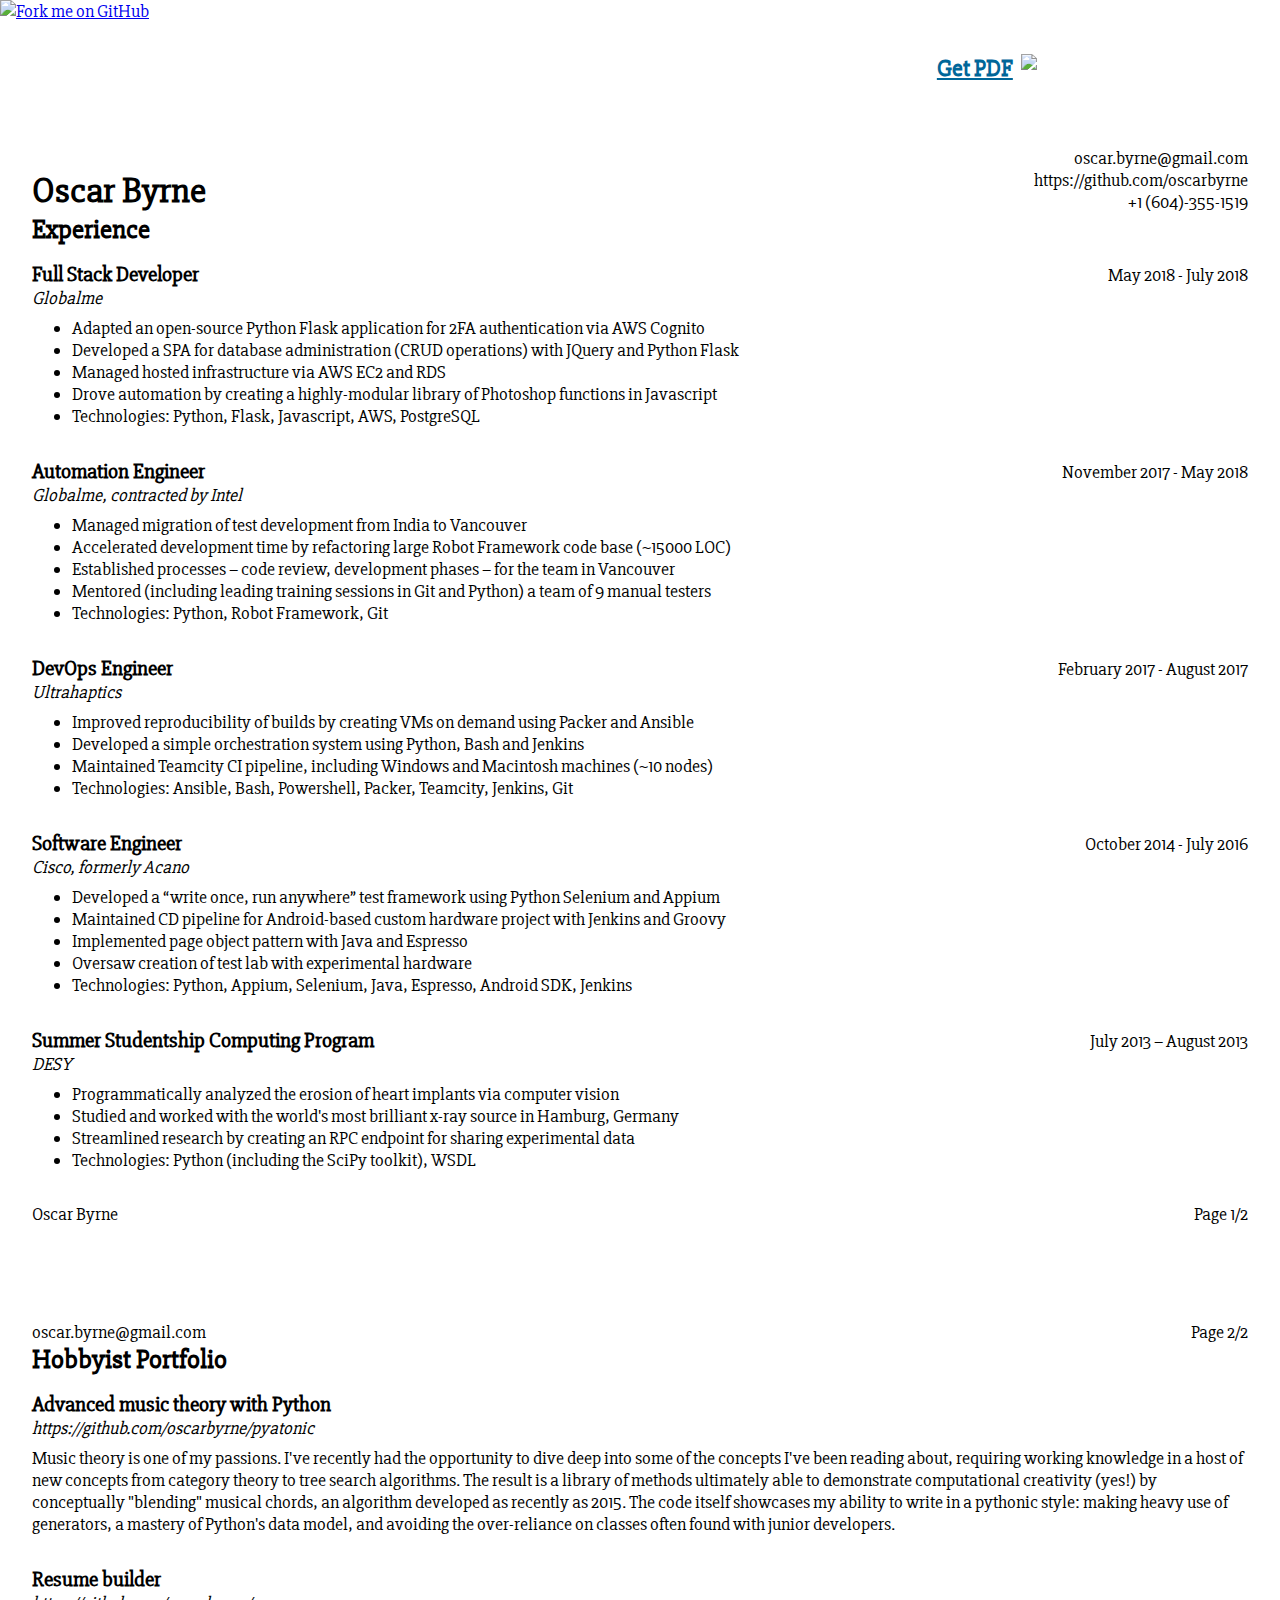
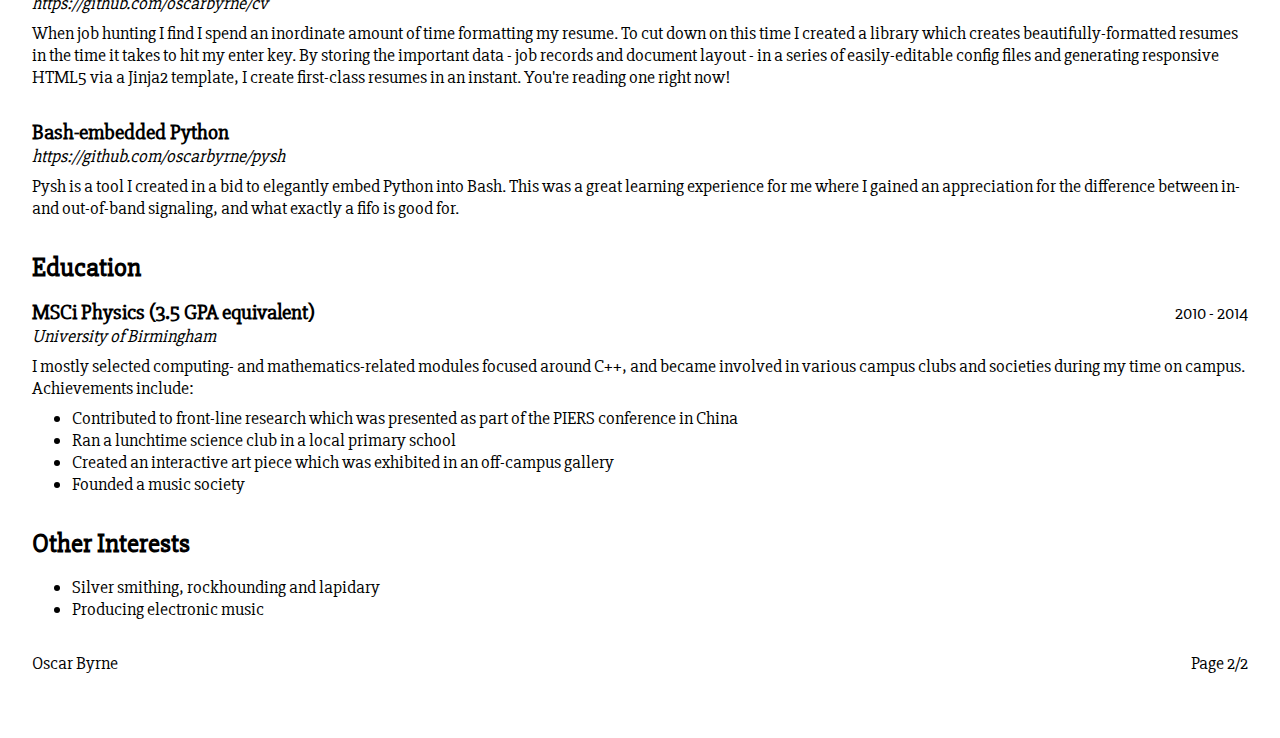
==== index.html @ 847f1515 "Make "Get PDF" just print page" ====
<!DOCTYPE html>
<html lang="en">
  <head>
    <meta charset="utf-8">
    <title>Oscar Byrne</title>
    <meta name="description" content="Oscar Byrne's Resume">
    <link rel="stylesheet" href="https://cdnjs.cloudflare.com/ajax/libs/normalize/8.0.0/normalize.css">
    <link rel="stylesheet" href="https://cdnjs.cloudflare.com/ajax/libs/paper-css/0.3.0/paper.css">
    <style>
      @page {
        size: A4;
      }
      * {
        margin: 0;
      }
      @media screen {
        .sheet {
          margin: 0 auto;
          margin-bottom: 2rem;
        }
        .download-banner {
          width: 210mm;
          margin: 0 auto;
          font-size: 1.5rem;
          font-weight: bold;
          padding: 2rem 0;
          display: flex;
          justify-content: flex-end;
          color: #069;
          text-decoration: underline;
          cursor: pointer;
        }
        .download-banner img {
          height: 1em;
          margin-left: 0.5rem;
        }
      }
      @media print {
        .download-banner {
          display: none;
        }
      }
      body {
        font-size: 18px;
      }
      .sheet {
        padding: 2rem;
      }
      .sheet,
      .sheet > header,
      .sheet > footer,
      .sheet > main,
      .record > header {
        display: flex;
        justify-content: space-between;
      }
      .sheet > header,
      .sheet > footer,
      .record > header {
        flex-direction: row;
      }
      .sheet,
      .sheet > main {
        flex-direction: column;
      }
      .sheet > header {
        align-items: flex-end;
      }
      .record > header {
        align-items: baseline;
      }
      contact > ul {
        list-style-type: none;
        text-align: right;
      }
      h2 {
        margin-bottom: 1rem;
      }
      .record > header {
        margin-bottom: 0.5rem;
      }
      .record__text {
        margin-bottom: 0.5rem;
      }
      .record {
        margin-bottom: 2rem;
      }

    </style>
    <link rel="stylesheet" href="fonts.css">
  </head>
  <body class="A4">
    <a href="https://github.com/oscarbyrne/cv">
        <img decoding="async" loading="lazy" width="149" height="149" src="https://github.blog/wp-content/uploads/2008/12/forkme_left_green_007200.png?resize=149%2C149" class="attachment-full size-full" alt="Fork me on GitHub" data-recalc-dims="1">
    </a>
    <div class="download-banner" onclick="window.print()">
        <div>Get PDF</div>
        <img src="https://raw.githubusercontent.com/oscarbyrne/cv/540da8beb4e10be8d6d0518a04e2b7135b1df096/pdf.svg">
    </div>
    <div class="sheet">
      <header>
        <h1>Oscar Byrne</h1>
        <contact>
          <ul>
            <li>oscar.byrne@gmail.com</li>
            <li>https://github.com/oscarbyrne</li>
            <li>+1 (604)-355-1519</li>
          </ul>
        </contact>
      </header>
      <article class="section">
        <h2>Experience</h2>
        <section class="record">
          <header>
            <div>
              <h3>Full Stack Developer</h3>
              <i>Globalme</i>
            </div>
            <time>May 2018 - July 2018</time>
          </header>
          <main>
            <ul class="record__bullets">
              <li>Adapted an open-source Python Flask application for 2FA authentication via AWS Cognito</li>
              <li>Developed a SPA for database administration (CRUD operations) with JQuery and Python Flask</li>
              <li>Managed hosted infrastructure via AWS EC2 and RDS</li>
              <li>Drove automation by creating a highly-modular library of Photoshop functions in Javascript</li>
              <li>Technologies: Python, Flask, Javascript, AWS, PostgreSQL</li>
            </ul>
          </main>
        </section>
        <section class="record">
          <header>
            <div>
              <h3>Automation Engineer</h3>
              <i>Globalme, contracted by Intel</i>
            </div>
            <time>November 2017 - May 2018</time>
          </header>
          <main>
            <ul class="record__bullets">
              <li>Managed migration of test development from India to Vancouver</li>
              <li>Accelerated development time by refactoring large Robot Framework code base (~15000 LOC)</li>
              <li>Established processes – code review, development phases – for the team in Vancouver</li>
              <li>Mentored (including leading training sessions in Git and Python) a team of 9 manual testers</li>
              <li>Technologies: Python, Robot Framework, Git</li>
            </ul>
          </main>
        </section>
        <section class="record">
          <header>
            <div>
              <h3>DevOps Engineer</h3>
              <i>Ultrahaptics</i>
            </div>
            <time>February 2017 - August 2017</time>
          </header>
          <main>
            <ul class="record__bullets">
              <li>Improved reproducibility of builds by creating VMs on demand using Packer and Ansible</li>
              <li>Developed a simple orchestration system using Python, Bash and Jenkins</li>
              <li>Maintained Teamcity CI pipeline, including Windows and Macintosh machines (~10 nodes)</li>
              <li>Technologies: Ansible, Bash, Powershell, Packer, Teamcity, Jenkins, Git</li>
            </ul>
          </main>
        </section>
        <section class="record">
          <header>
            <div>
              <h3>Software Engineer</h3>
              <i>Cisco, formerly Acano</i>
            </div>
            <time>October 2014 - July 2016</time>
          </header>
          <main>
            <ul class="record__bullets">
              <li>Developed a “write once, run anywhere” test framework using Python Selenium and Appium</li>
              <li>Maintained CD pipeline for Android-based custom hardware project with Jenkins and Groovy</li>
              <li>Implemented page object pattern with Java and Espresso</li>
              <li>Oversaw creation of test lab with experimental hardware</li>
              <li>Technologies: Python, Appium, Selenium, Java, Espresso, Android SDK, Jenkins</li>
            </ul>
          </main>
        </section>
        <section class="record">
          <header>
            <div>
              <h3>Summer Studentship Computing Program</h3>
              <i>DESY</i>
            </div>
            <time>July 2013 – August 2013</time>
          </header>
          <main>
            <ul class="record__bullets">
              <li>Programmatically analyzed the erosion of heart implants via computer vision</li>
              <li>Studied and worked with the world's most brilliant x-ray source in Hamburg, Germany</li>
              <li>Streamlined research by creating an RPC endpoint for sharing experimental data</li>
              <li>Technologies: Python (including the SciPy toolkit), WSDL</li>
            </ul>
          </main>
        </section>
      </article>
      <footer>
        <div>Oscar Byrne</div>
        <div>Page 1/2</div>
      </footer>
    </div>
    <div class="sheet">
      <header>
        <div>oscar.byrne@gmail.com</div>
        <div>Page 2/2</div>
      </header>
      <article class="section">
        <h2>Hobbyist Portfolio</h2>
        <section class="record">
          <header>
            <div>
              <h3>Advanced music theory with Python</h3>
              <i>https://github.com/oscarbyrne/pyatonic</i>
            </div>
          </header>
          <main>
            <p class="record__text">Music theory is one of my passions. I've recently had the opportunity to dive deep into some of the concepts I've been reading about, requiring working knowledge in a host of new concepts from category theory to tree search algorithms. The result is a library of methods ultimately able to demonstrate computational creativity (yes!) by conceptually "blending" musical chords, an algorithm developed as recently as 2015. The code itself showcases my ability to write in a pythonic style: making heavy use of generators, a mastery of Python's data model, and avoiding the over-reliance on classes often found with junior developers.</p>
          </main>
        </section>
        <section class="record">
          <header>
            <div>
              <h3>Resume builder</h3>
              <i>https://github.com/oscarbyrne/cv</i>
            </div>
          </header>
          <main>
            <p class="record__text">When job hunting I find I spend an inordinate amount of time formatting my resume. To cut down on this time I created a library which creates beautifully-formatted resumes in the time it takes to hit my enter key. By storing the important data - job records and document layout - in a series of easily-editable config files and generating responsive HTML5 via a Jinja2 template, I create first-class resumes in an instant. You're reading one right now!</p>
          </main>
        </section>
        <section class="record">
          <header>
            <div>
              <h3>Bash-embedded Python</h3>
              <i>https://github.com/oscarbyrne/pysh</i>
            </div>
          </header>
          <main>
            <p class="record__text">Pysh is a tool I created in a bid to elegantly embed Python into Bash. This was a great learning experience for me where I gained an appreciation for the difference between in- and out-of-band signaling, and what exactly a fifo is good for.</p>
          </main>
        </section>
      </article>
      <article class="section">
        <h2>Education</h2>
        <section class="record">
          <header>
            <div>
              <h3>MSCi Physics (3.5 GPA equivalent)</h3>
              <i>University of Birmingham</i>
            </div>
            <time>2010 - 2014</time>
          </header>
          <main>
            <p class="record__text">I mostly selected computing- and mathematics-related modules focused around C++, and became involved in various campus clubs and societies during my time on campus. Achievements include:</p>
            <ul class="record__bullets">
              <li>Contributed to front-line research which was presented as part of the PIERS conference in China</li>
              <li>Ran a lunchtime science club in a local primary school</li>
              <li>Created an interactive art piece which was exhibited in an off-campus gallery</li>
              <li>Founded a music society</li>
            </ul>
          </main>
        </section>
      </article>
      <article class="section">
        <h2>Other Interests</h2>
        <section class="record">
          <main>
            <ul class="record__bullets">
              <li>Silver smithing, rockhounding and lapidary</li>
              <li>Producing electronic music</li>
            </ul>
          </main>
        </section>
      </article>
      <footer>
        <div>Oscar Byrne</div>
        <div>Page 2/2</div>
      </footer>
    </div>
  </body>
</html>
---- fonts.css ----
@import url('https://fonts.googleapis.com/css?family=Slabo+27px');
body {
    font-family: 'Slabo 27px', serif;
}
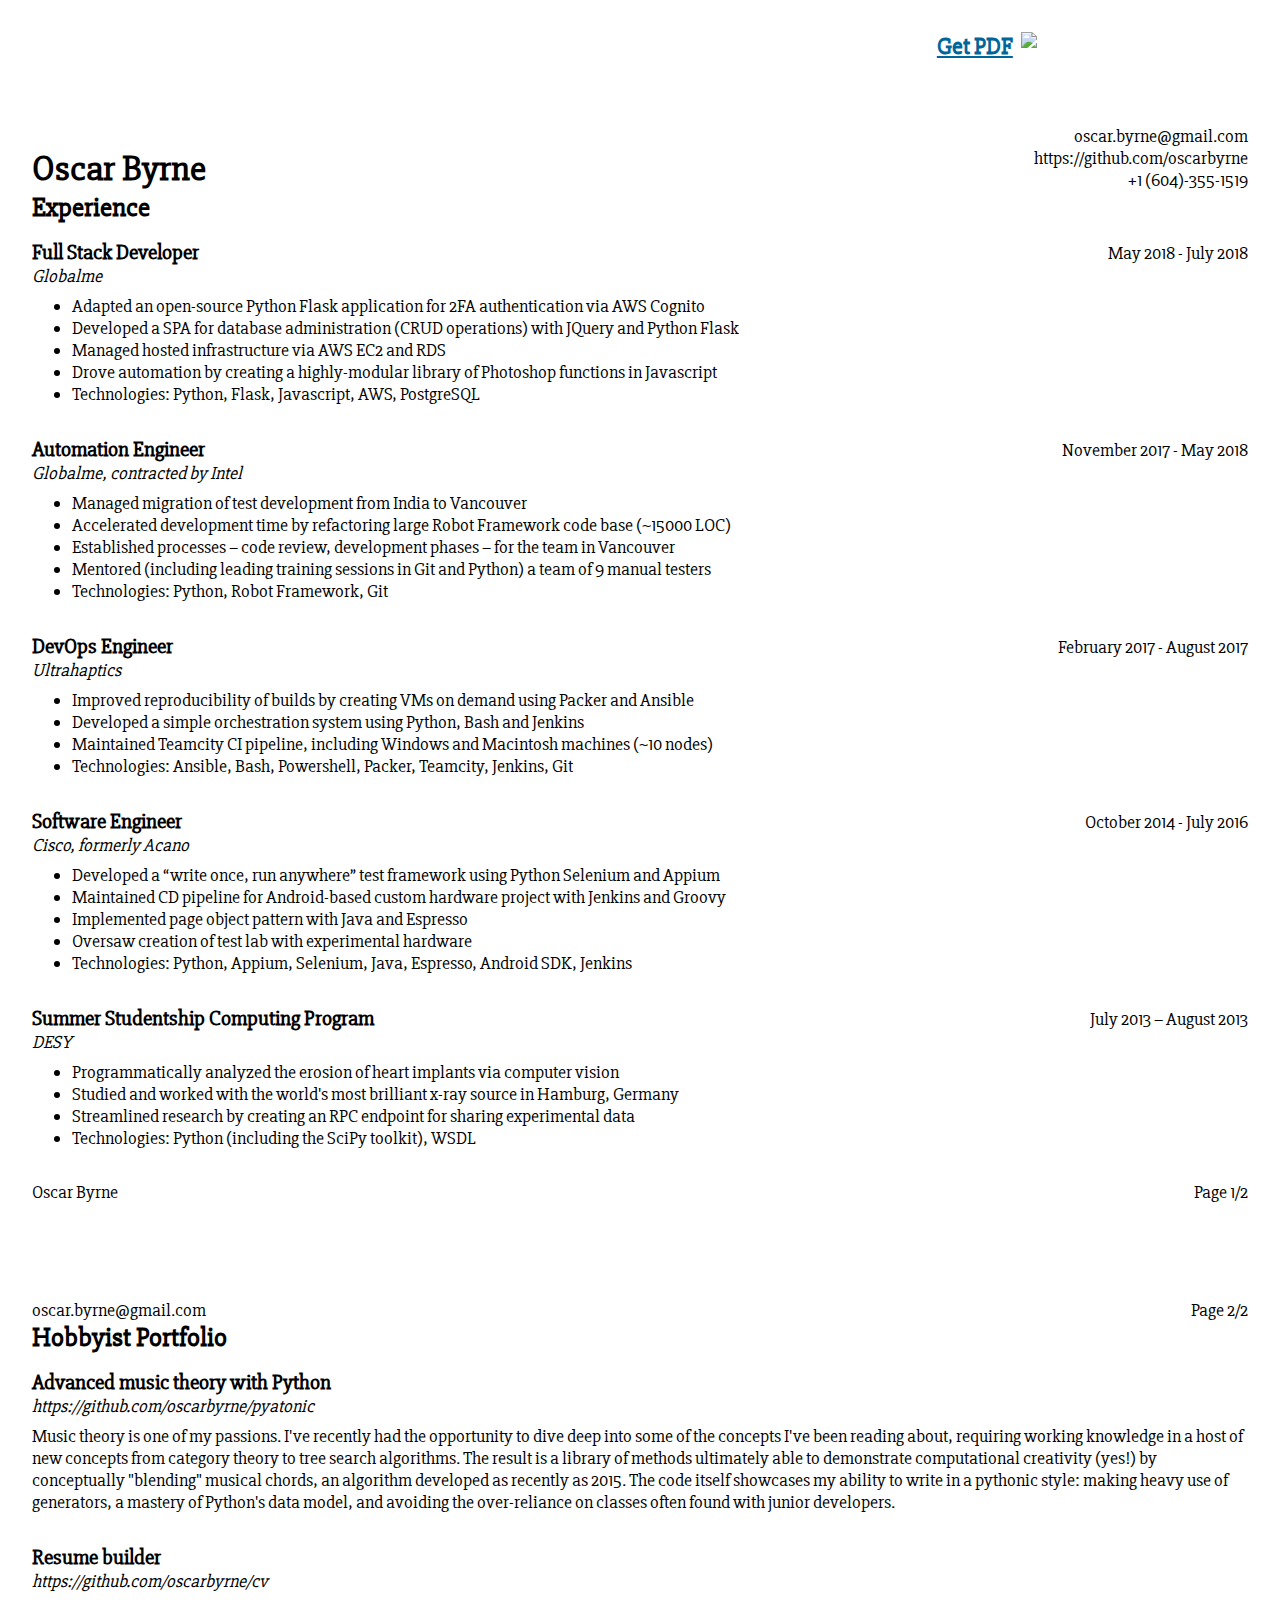
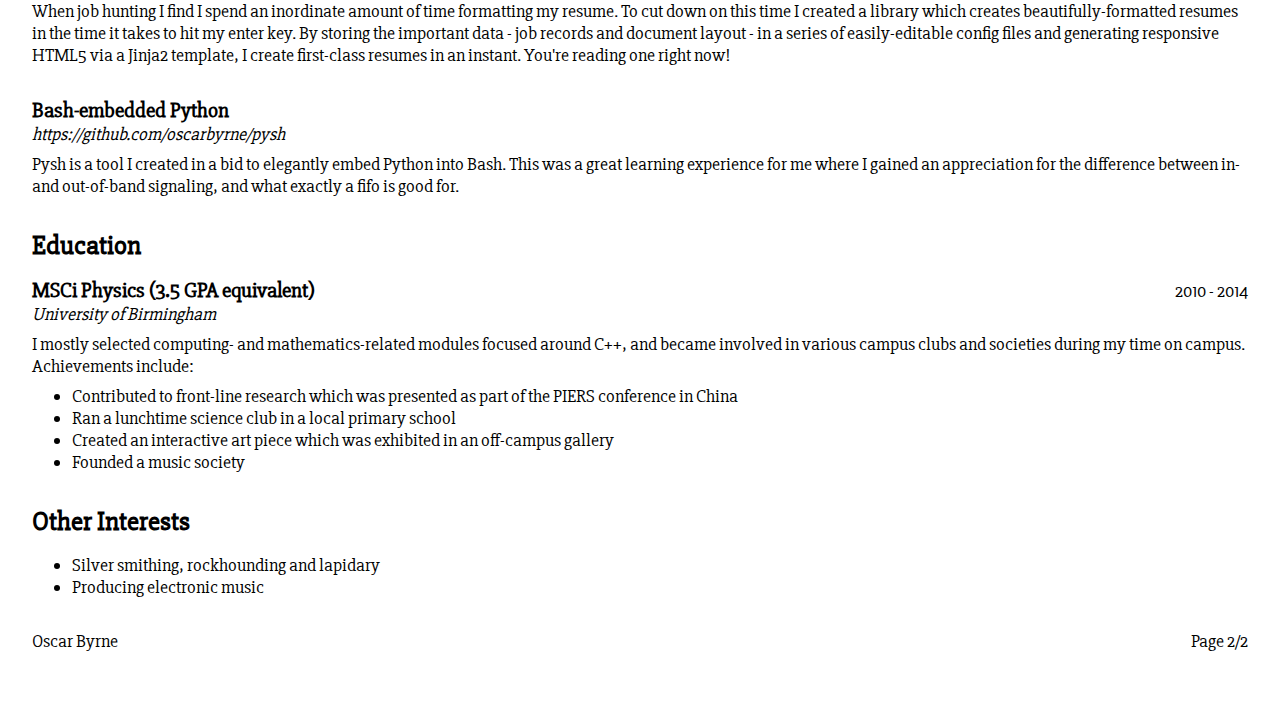
==== commit 32633495: "Remove "fork me" banner" ====
--- a/index.html
+++ b/index.html
@@ -90,9 +90,6 @@
     <link rel="stylesheet" href="fonts.css">
   </head>
   <body class="A4">
-    <a href="https://github.com/oscarbyrne/cv">
-        <img decoding="async" loading="lazy" width="149" height="149" src="https://github.blog/wp-content/uploads/2008/12/forkme_left_green_007200.png?resize=149%2C149" class="attachment-full size-full" alt="Fork me on GitHub" data-recalc-dims="1">
-    </a>
     <div class="download-banner" onclick="window.print()">
         <div>Get PDF</div>
         <img src="https://raw.githubusercontent.com/oscarbyrne/cv/540da8beb4e10be8d6d0518a04e2b7135b1df096/pdf.svg">
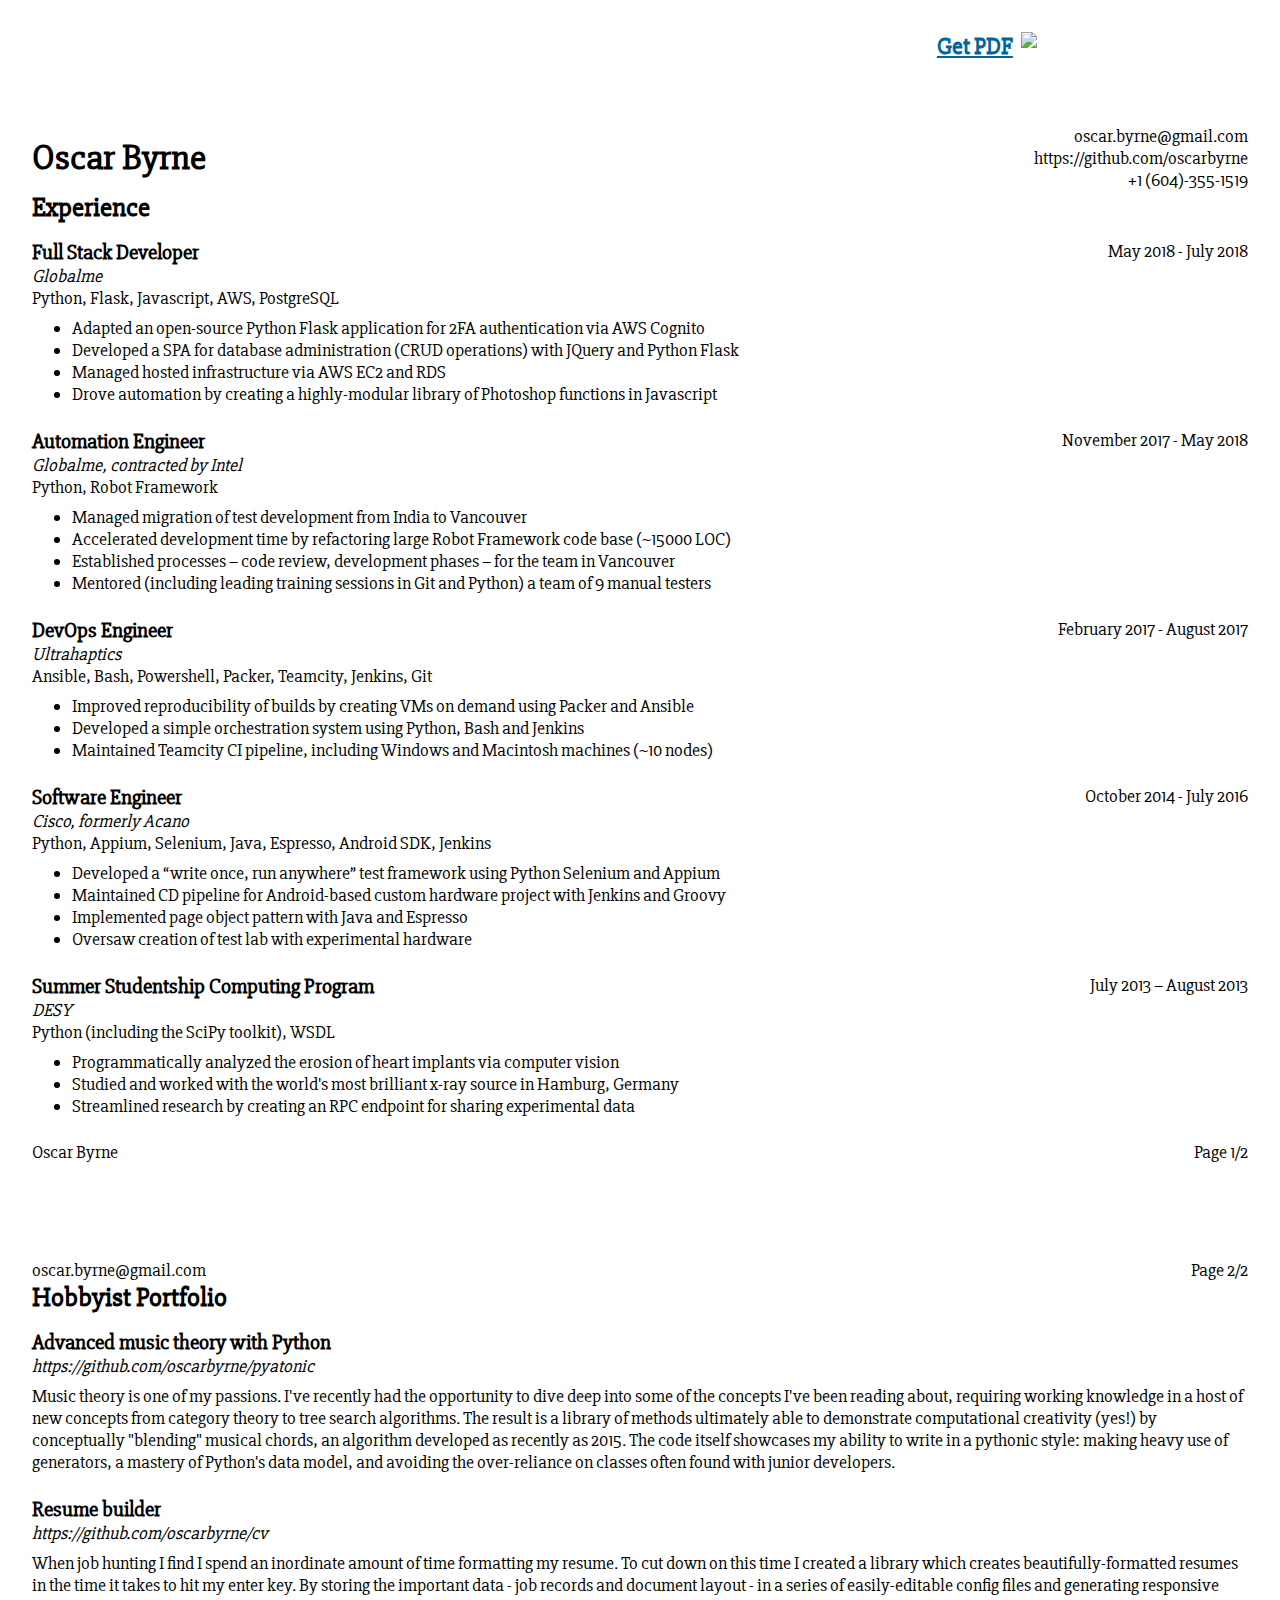
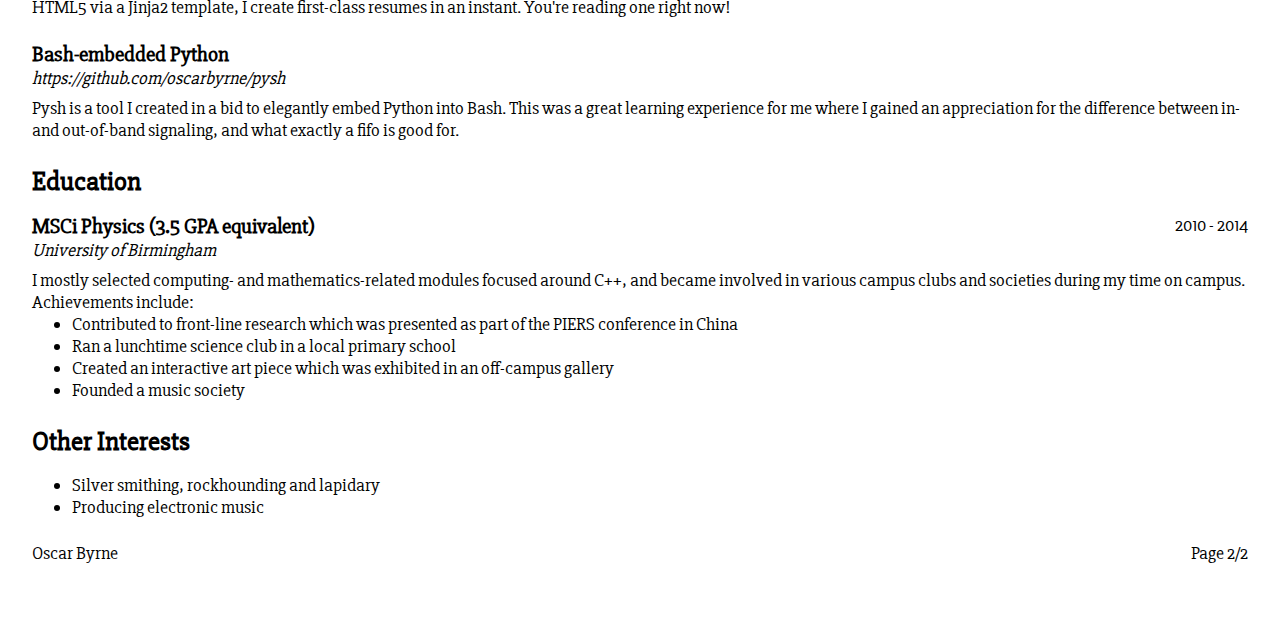
==== commit 23215c50: "Add new record attribute: tech" ====
--- a/index.html
+++ b/index.html
@@ -63,27 +63,26 @@
       .sheet > main {
         flex-direction: column;
       }
-      .sheet > header {
-        align-items: flex-end;
-      }
-      .record > header {
-        align-items: baseline;
-      }
       contact > ul {
         list-style-type: none;
         text-align: right;
       }
-      h2 {
+      h4 {
+        font-style: italic;
+        font-weight: normal;
+      }
+      .sheet > header {
+        align-items: center;
+      }
+      section > header {
         margin-bottom: 1rem;
       }
       .record > header {
+        align-items: start;
         margin-bottom: 0.5rem;
       }
-      .record__text {
-        margin-bottom: 0.5rem;
-      }
       .record {
-        margin-bottom: 2rem;
+        margin-bottom: 1.5rem;
       }
 
     </style>
@@ -105,97 +104,99 @@
           </ul>
         </contact>
       </header>
-      <article class="section">
-        <h2>Experience</h2>
-        <section class="record">
+      <section>
+        <header>
+          <h2>Experience</h2>
+        </header>
+        <article class="record">
           <header>
             <div>
               <h3>Full Stack Developer</h3>
-              <i>Globalme</i>
+              <h4>Globalme</h4>
+              Python, Flask, Javascript, AWS, PostgreSQL
             </div>
             <time>May 2018 - July 2018</time>
           </header>
           <main>
-            <ul class="record__bullets">
+            <ul>
               <li>Adapted an open-source Python Flask application for 2FA authentication via AWS Cognito</li>
               <li>Developed a SPA for database administration (CRUD operations) with JQuery and Python Flask</li>
               <li>Managed hosted infrastructure via AWS EC2 and RDS</li>
               <li>Drove automation by creating a highly-modular library of Photoshop functions in Javascript</li>
-              <li>Technologies: Python, Flask, Javascript, AWS, PostgreSQL</li>
-            </ul>
-          </main>
-        </section>
-        <section class="record">
+            </ul>
+          </main>
+        </article>
+        <article class="record">
           <header>
             <div>
               <h3>Automation Engineer</h3>
-              <i>Globalme, contracted by Intel</i>
+              <h4>Globalme, contracted by Intel</h4>
+              Python, Robot Framework
             </div>
             <time>November 2017 - May 2018</time>
           </header>
           <main>
-            <ul class="record__bullets">
+            <ul>
               <li>Managed migration of test development from India to Vancouver</li>
               <li>Accelerated development time by refactoring large Robot Framework code base (~15000 LOC)</li>
               <li>Established processes – code review, development phases – for the team in Vancouver</li>
               <li>Mentored (including leading training sessions in Git and Python) a team of 9 manual testers</li>
-              <li>Technologies: Python, Robot Framework, Git</li>
-            </ul>
-          </main>
-        </section>
-        <section class="record">
+            </ul>
+          </main>
+        </article>
+        <article class="record">
           <header>
             <div>
               <h3>DevOps Engineer</h3>
-              <i>Ultrahaptics</i>
+              <h4>Ultrahaptics</h4>
+              Ansible, Bash, Powershell, Packer, Teamcity, Jenkins, Git
             </div>
             <time>February 2017 - August 2017</time>
           </header>
           <main>
-            <ul class="record__bullets">
+            <ul>
               <li>Improved reproducibility of builds by creating VMs on demand using Packer and Ansible</li>
               <li>Developed a simple orchestration system using Python, Bash and Jenkins</li>
               <li>Maintained Teamcity CI pipeline, including Windows and Macintosh machines (~10 nodes)</li>
-              <li>Technologies: Ansible, Bash, Powershell, Packer, Teamcity, Jenkins, Git</li>
-            </ul>
-          </main>
-        </section>
-        <section class="record">
+            </ul>
+          </main>
+        </article>
+        <article class="record">
           <header>
             <div>
               <h3>Software Engineer</h3>
-              <i>Cisco, formerly Acano</i>
+              <h4>Cisco, formerly Acano</h4>
+              Python, Appium, Selenium, Java, Espresso, Android SDK, Jenkins
             </div>
             <time>October 2014 - July 2016</time>
           </header>
           <main>
-            <ul class="record__bullets">
+            <ul>
               <li>Developed a “write once, run anywhere” test framework using Python Selenium and Appium</li>
               <li>Maintained CD pipeline for Android-based custom hardware project with Jenkins and Groovy</li>
               <li>Implemented page object pattern with Java and Espresso</li>
               <li>Oversaw creation of test lab with experimental hardware</li>
-              <li>Technologies: Python, Appium, Selenium, Java, Espresso, Android SDK, Jenkins</li>
-            </ul>
-          </main>
-        </section>
-        <section class="record">
+            </ul>
+          </main>
+        </article>
+        <article class="record">
           <header>
             <div>
               <h3>Summer Studentship Computing Program</h3>
-              <i>DESY</i>
+              <h4>DESY</h4>
+              Python (including the SciPy toolkit), WSDL
             </div>
             <time>July 2013 – August 2013</time>
           </header>
           <main>
-            <ul class="record__bullets">
+            <ul>
               <li>Programmatically analyzed the erosion of heart implants via computer vision</li>
               <li>Studied and worked with the world's most brilliant x-ray source in Hamburg, Germany</li>
               <li>Streamlined research by creating an RPC endpoint for sharing experimental data</li>
-              <li>Technologies: Python (including the SciPy toolkit), WSDL</li>
-            </ul>
-          </main>
-        </section>
-      </article>
+            </ul>
+          </main>
+        </article>
+      </section>
       <footer>
         <div>Oscar Byrne</div>
         <div>Page 1/2</div>
@@ -206,74 +207,80 @@
         <div>oscar.byrne@gmail.com</div>
         <div>Page 2/2</div>
       </header>
-      <article class="section">
-        <h2>Hobbyist Portfolio</h2>
-        <section class="record">
+      <section>
+        <header>
+          <h2>Hobbyist Portfolio</h2>
+        </header>
+        <article class="record">
           <header>
             <div>
               <h3>Advanced music theory with Python</h3>
-              <i>https://github.com/oscarbyrne/pyatonic</i>
-            </div>
-          </header>
-          <main>
-            <p class="record__text">Music theory is one of my passions. I've recently had the opportunity to dive deep into some of the concepts I've been reading about, requiring working knowledge in a host of new concepts from category theory to tree search algorithms. The result is a library of methods ultimately able to demonstrate computational creativity (yes!) by conceptually "blending" musical chords, an algorithm developed as recently as 2015. The code itself showcases my ability to write in a pythonic style: making heavy use of generators, a mastery of Python's data model, and avoiding the over-reliance on classes often found with junior developers.</p>
-          </main>
-        </section>
-        <section class="record">
+              <h4>https://github.com/oscarbyrne/pyatonic</h4>
+            </div>
+          </header>
+          <main>
+            <p>Music theory is one of my passions. I've recently had the opportunity to dive deep into some of the concepts I've been reading about, requiring working knowledge in a host of new concepts from category theory to tree search algorithms. The result is a library of methods ultimately able to demonstrate computational creativity (yes!) by conceptually "blending" musical chords, an algorithm developed as recently as 2015. The code itself showcases my ability to write in a pythonic style: making heavy use of generators, a mastery of Python's data model, and avoiding the over-reliance on classes often found with junior developers.</p>
+          </main>
+        </article>
+        <article class="record">
           <header>
             <div>
               <h3>Resume builder</h3>
-              <i>https://github.com/oscarbyrne/cv</i>
-            </div>
-          </header>
-          <main>
-            <p class="record__text">When job hunting I find I spend an inordinate amount of time formatting my resume. To cut down on this time I created a library which creates beautifully-formatted resumes in the time it takes to hit my enter key. By storing the important data - job records and document layout - in a series of easily-editable config files and generating responsive HTML5 via a Jinja2 template, I create first-class resumes in an instant. You're reading one right now!</p>
-          </main>
-        </section>
-        <section class="record">
+              <h4>https://github.com/oscarbyrne/cv</h4>
+            </div>
+          </header>
+          <main>
+            <p>When job hunting I find I spend an inordinate amount of time formatting my resume. To cut down on this time I created a library which creates beautifully-formatted resumes in the time it takes to hit my enter key. By storing the important data - job records and document layout - in a series of easily-editable config files and generating responsive HTML5 via a Jinja2 template, I create first-class resumes in an instant. You're reading one right now!</p>
+          </main>
+        </article>
+        <article class="record">
           <header>
             <div>
               <h3>Bash-embedded Python</h3>
-              <i>https://github.com/oscarbyrne/pysh</i>
-            </div>
-          </header>
-          <main>
-            <p class="record__text">Pysh is a tool I created in a bid to elegantly embed Python into Bash. This was a great learning experience for me where I gained an appreciation for the difference between in- and out-of-band signaling, and what exactly a fifo is good for.</p>
-          </main>
-        </section>
-      </article>
-      <article class="section">
-        <h2>Education</h2>
-        <section class="record">
+              <h4>https://github.com/oscarbyrne/pysh</h4>
+            </div>
+          </header>
+          <main>
+            <p>Pysh is a tool I created in a bid to elegantly embed Python into Bash. This was a great learning experience for me where I gained an appreciation for the difference between in- and out-of-band signaling, and what exactly a fifo is good for.</p>
+          </main>
+        </article>
+      </section>
+      <section>
+        <header>
+          <h2>Education</h2>
+        </header>
+        <article class="record">
           <header>
             <div>
               <h3>MSCi Physics (3.5 GPA equivalent)</h3>
-              <i>University of Birmingham</i>
+              <h4>University of Birmingham</h4>
             </div>
             <time>2010 - 2014</time>
           </header>
           <main>
-            <p class="record__text">I mostly selected computing- and mathematics-related modules focused around C++, and became involved in various campus clubs and societies during my time on campus. Achievements include:</p>
-            <ul class="record__bullets">
+            <p>I mostly selected computing- and mathematics-related modules focused around C++, and became involved in various campus clubs and societies during my time on campus. Achievements include:</p>
+            <ul>
               <li>Contributed to front-line research which was presented as part of the PIERS conference in China</li>
               <li>Ran a lunchtime science club in a local primary school</li>
               <li>Created an interactive art piece which was exhibited in an off-campus gallery</li>
               <li>Founded a music society</li>
             </ul>
           </main>
-        </section>
-      </article>
-      <article class="section">
-        <h2>Other Interests</h2>
-        <section class="record">
-          <main>
-            <ul class="record__bullets">
+        </article>
+      </section>
+      <section>
+        <header>
+          <h2>Other Interests</h2>
+        </header>
+        <article class="record">
+          <main>
+            <ul>
               <li>Silver smithing, rockhounding and lapidary</li>
               <li>Producing electronic music</li>
             </ul>
           </main>
-        </section>
-      </article>
+        </article>
+      </section>
       <footer>
         <div>Oscar Byrne</div>
         <div>Page 2/2</div>
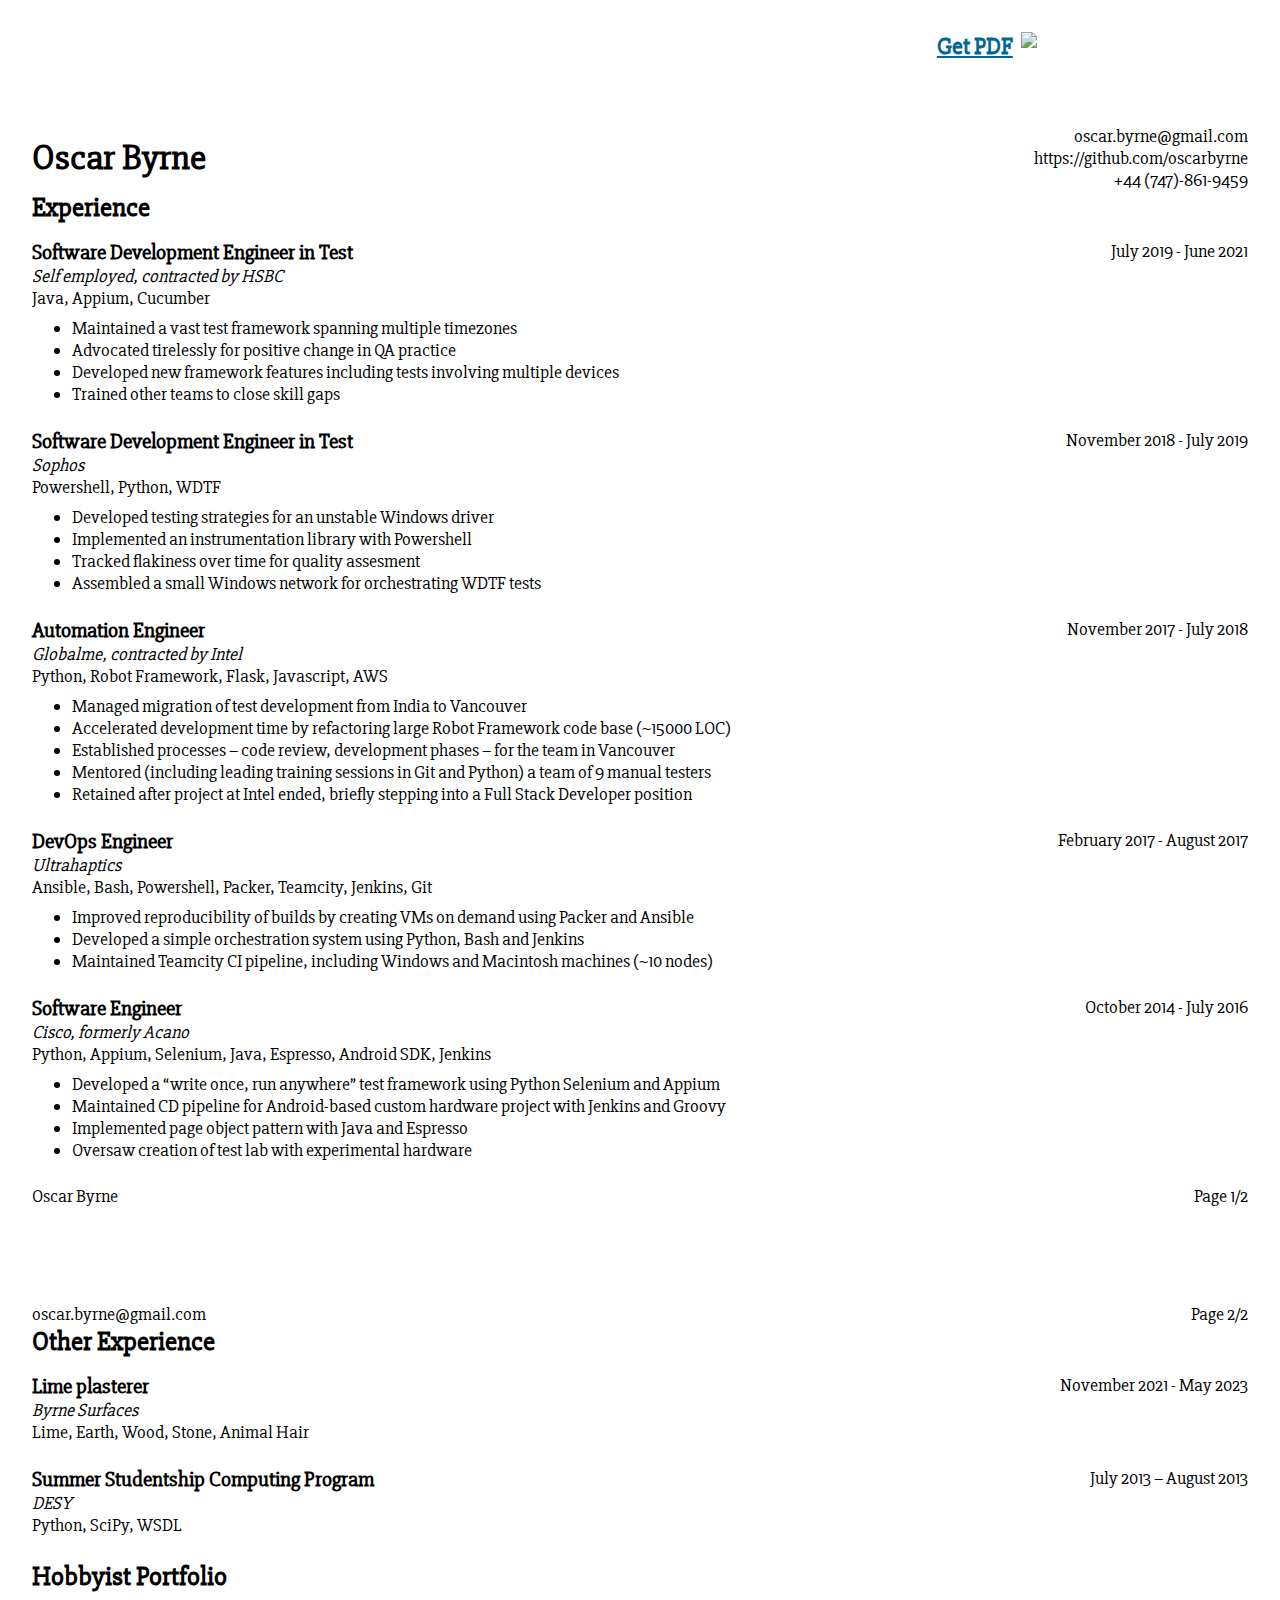
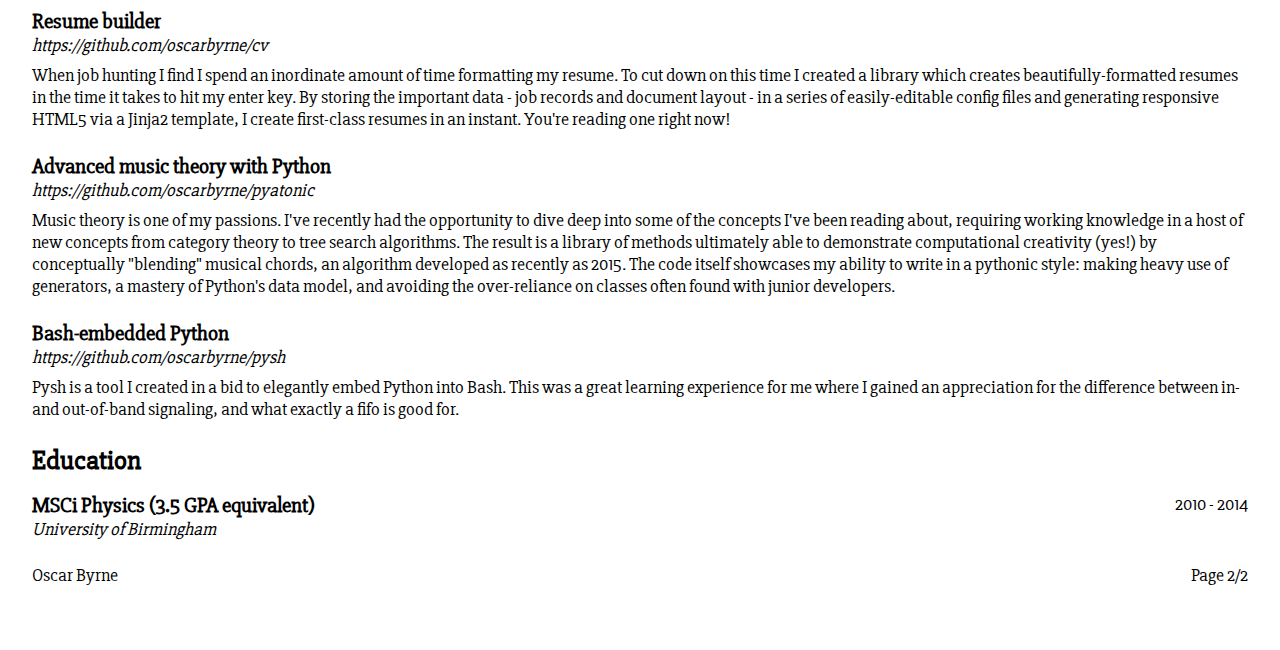
==== commit 8935f5b3: "Get it down to 2 sides" ====
--- a/index.html
+++ b/index.html
@@ -100,7 +100,7 @@
           <ul>
             <li>oscar.byrne@gmail.com</li>
             <li>https://github.com/oscarbyrne</li>
-            <li>+1 (604)-355-1519</li>
+            <li>+44 (747)-861-9459</li>
           </ul>
         </contact>
       </header>
@@ -111,18 +111,36 @@
         <article class="record">
           <header>
             <div>
-              <h3>Full Stack Developer</h3>
-              <h4>Globalme</h4>
-              Python, Flask, Javascript, AWS, PostgreSQL
-            </div>
-            <time>May 2018 - July 2018</time>
-          </header>
-          <main>
-            <ul>
-              <li>Adapted an open-source Python Flask application for 2FA authentication via AWS Cognito</li>
-              <li>Developed a SPA for database administration (CRUD operations) with JQuery and Python Flask</li>
-              <li>Managed hosted infrastructure via AWS EC2 and RDS</li>
-              <li>Drove automation by creating a highly-modular library of Photoshop functions in Javascript</li>
+              <h3>Software Development Engineer in Test</h3>
+              <h4>Self employed, contracted by HSBC</h4>
+              Java, Appium, Cucumber
+            </div>
+            <time>July 2019 - June 2021</time>
+          </header>
+          <main>
+            <ul>
+              <li>Maintained a vast test framework spanning multiple timezones</li>
+              <li>Advocated tirelessly for positive change in QA practice</li>
+              <li>Developed new framework features including tests involving multiple devices</li>
+              <li>Trained other teams to close skill gaps</li>
+            </ul>
+          </main>
+        </article>
+        <article class="record">
+          <header>
+            <div>
+              <h3>Software Development Engineer in Test</h3>
+              <h4>Sophos</h4>
+              Powershell, Python, WDTF
+            </div>
+            <time>November 2018 - July 2019</time>
+          </header>
+          <main>
+            <ul>
+              <li>Developed testing strategies for an unstable Windows driver</li>
+              <li>Implemented an instrumentation library with Powershell</li>
+              <li>Tracked flakiness over time for quality assesment</li>
+              <li>Assembled a small Windows network for orchestrating WDTF tests</li>
             </ul>
           </main>
         </article>
@@ -131,9 +149,9 @@
             <div>
               <h3>Automation Engineer</h3>
               <h4>Globalme, contracted by Intel</h4>
-              Python, Robot Framework
-            </div>
-            <time>November 2017 - May 2018</time>
+              Python, Robot Framework, Flask, Javascript, AWS
+            </div>
+            <time>November 2017 - July 2018</time>
           </header>
           <main>
             <ul>
@@ -141,6 +159,7 @@
               <li>Accelerated development time by refactoring large Robot Framework code base (~15000 LOC)</li>
               <li>Established processes – code review, development phases – for the team in Vancouver</li>
               <li>Mentored (including leading training sessions in Git and Python) a team of 9 manual testers</li>
+              <li>Retained after project at Intel ended, briefly stepping into a Full Stack Developer position</li>
             </ul>
           </main>
         </article>
@@ -176,23 +195,6 @@
               <li>Maintained CD pipeline for Android-based custom hardware project with Jenkins and Groovy</li>
               <li>Implemented page object pattern with Java and Espresso</li>
               <li>Oversaw creation of test lab with experimental hardware</li>
-            </ul>
-          </main>
-        </article>
-        <article class="record">
-          <header>
-            <div>
-              <h3>Summer Studentship Computing Program</h3>
-              <h4>DESY</h4>
-              Python (including the SciPy toolkit), WSDL
-            </div>
-            <time>July 2013 – August 2013</time>
-          </header>
-          <main>
-            <ul>
-              <li>Programmatically analyzed the erosion of heart implants via computer vision</li>
-              <li>Studied and worked with the world's most brilliant x-ray source in Hamburg, Germany</li>
-              <li>Streamlined research by creating an RPC endpoint for sharing experimental data</li>
             </ul>
           </main>
         </article>
@@ -209,8 +211,44 @@
       </header>
       <section>
         <header>
+          <h2>Other Experience</h2>
+        </header>
+        <article class="record">
+          <header>
+            <div>
+              <h3>Lime plasterer</h3>
+              <h4>Byrne Surfaces</h4>
+              Lime, Earth, Wood, Stone, Animal Hair
+            </div>
+            <time>November 2021 - May 2023</time>
+          </header>
+        </article>
+        <article class="record">
+          <header>
+            <div>
+              <h3>Summer Studentship Computing Program</h3>
+              <h4>DESY</h4>
+              Python, SciPy, WSDL
+            </div>
+            <time>July 2013 – August 2013</time>
+          </header>
+        </article>
+      </section>
+      <section>
+        <header>
           <h2>Hobbyist Portfolio</h2>
         </header>
+        <article class="record">
+          <header>
+            <div>
+              <h3>Resume builder</h3>
+              <h4>https://github.com/oscarbyrne/cv</h4>
+            </div>
+          </header>
+          <main>
+            <p>When job hunting I find I spend an inordinate amount of time formatting my resume. To cut down on this time I created a library which creates beautifully-formatted resumes in the time it takes to hit my enter key. By storing the important data - job records and document layout - in a series of easily-editable config files and generating responsive HTML5 via a Jinja2 template, I create first-class resumes in an instant. You're reading one right now!</p>
+          </main>
+        </article>
         <article class="record">
           <header>
             <div>
@@ -225,17 +263,6 @@
         <article class="record">
           <header>
             <div>
-              <h3>Resume builder</h3>
-              <h4>https://github.com/oscarbyrne/cv</h4>
-            </div>
-          </header>
-          <main>
-            <p>When job hunting I find I spend an inordinate amount of time formatting my resume. To cut down on this time I created a library which creates beautifully-formatted resumes in the time it takes to hit my enter key. By storing the important data - job records and document layout - in a series of easily-editable config files and generating responsive HTML5 via a Jinja2 template, I create first-class resumes in an instant. You're reading one right now!</p>
-          </main>
-        </article>
-        <article class="record">
-          <header>
-            <div>
               <h3>Bash-embedded Python</h3>
               <h4>https://github.com/oscarbyrne/pysh</h4>
             </div>
@@ -257,28 +284,6 @@
             </div>
             <time>2010 - 2014</time>
           </header>
-          <main>
-            <p>I mostly selected computing- and mathematics-related modules focused around C++, and became involved in various campus clubs and societies during my time on campus. Achievements include:</p>
-            <ul>
-              <li>Contributed to front-line research which was presented as part of the PIERS conference in China</li>
-              <li>Ran a lunchtime science club in a local primary school</li>
-              <li>Created an interactive art piece which was exhibited in an off-campus gallery</li>
-              <li>Founded a music society</li>
-            </ul>
-          </main>
-        </article>
-      </section>
-      <section>
-        <header>
-          <h2>Other Interests</h2>
-        </header>
-        <article class="record">
-          <main>
-            <ul>
-              <li>Silver smithing, rockhounding and lapidary</li>
-              <li>Producing electronic music</li>
-            </ul>
-          </main>
         </article>
       </section>
       <footer>
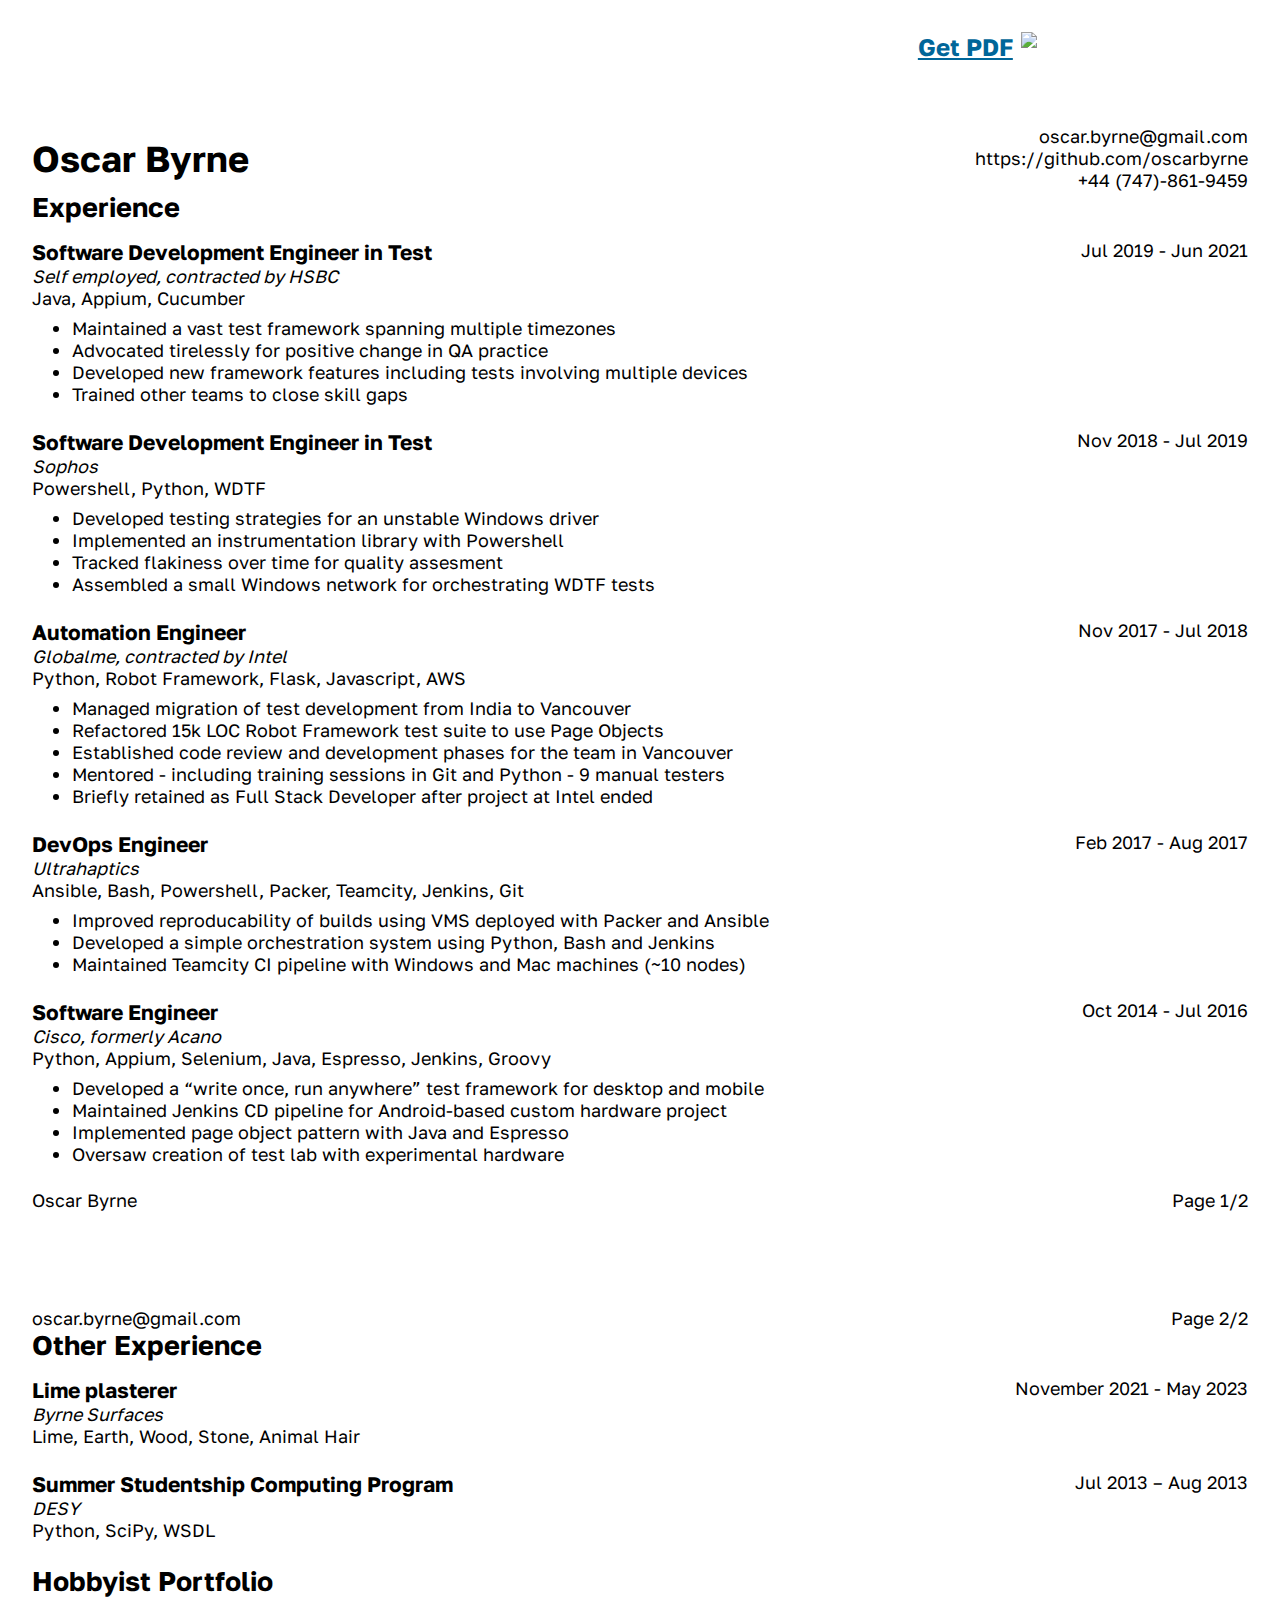
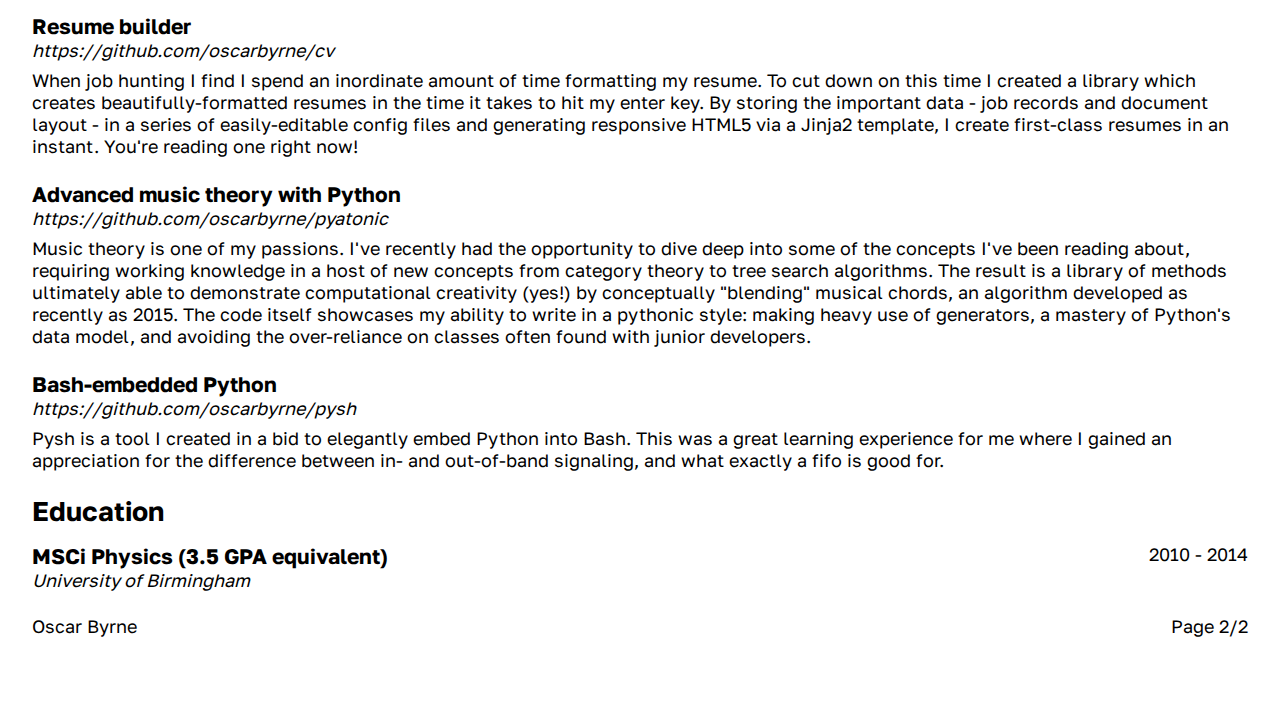
==== commit 23ca5bf0: "Update index.html" ====
--- a/index.html
+++ b/index.html
@@ -7,6 +7,7 @@
     <link rel="stylesheet" href="https://cdnjs.cloudflare.com/ajax/libs/normalize/8.0.0/normalize.css">
     <link rel="stylesheet" href="https://cdnjs.cloudflare.com/ajax/libs/paper-css/0.3.0/paper.css">
     <style>
+      @import url('https://fonts.googleapis.com/css2?family=Golos+Text&display=swap');
       @page {
         size: A4;
       }
@@ -41,6 +42,7 @@
         }
       }
       body {
+        font-family: 'Golos Text', sans-serif;
         font-size: 18px;
       }
       .sheet {
@@ -115,7 +117,7 @@
               <h4>Self employed, contracted by HSBC</h4>
               Java, Appium, Cucumber
             </div>
-            <time>July 2019 - June 2021</time>
+            <time>Jul 2019 - Jun 2021</time>
           </header>
           <main>
             <ul>
@@ -133,7 +135,7 @@
               <h4>Sophos</h4>
               Powershell, Python, WDTF
             </div>
-            <time>November 2018 - July 2019</time>
+            <time>Nov 2018 - Jul 2019</time>
           </header>
           <main>
             <ul>
@@ -151,15 +153,15 @@
               <h4>Globalme, contracted by Intel</h4>
               Python, Robot Framework, Flask, Javascript, AWS
             </div>
-            <time>November 2017 - July 2018</time>
+            <time>Nov 2017 - Jul 2018</time>
           </header>
           <main>
             <ul>
               <li>Managed migration of test development from India to Vancouver</li>
-              <li>Accelerated development time by refactoring large Robot Framework code base (~15000 LOC)</li>
-              <li>Established processes – code review, development phases – for the team in Vancouver</li>
-              <li>Mentored (including leading training sessions in Git and Python) a team of 9 manual testers</li>
-              <li>Retained after project at Intel ended, briefly stepping into a Full Stack Developer position</li>
+              <li>Refactored 15k LOC Robot Framework test suite to use Page Objects</li>
+              <li>Established code review and development phases for the team in Vancouver</li>
+              <li>Mentored - including training sessions in Git and Python - 9 manual testers</li>
+              <li>Briefly retained as Full Stack Developer after project at Intel ended</li>
             </ul>
           </main>
         </article>
@@ -170,13 +172,13 @@
               <h4>Ultrahaptics</h4>
               Ansible, Bash, Powershell, Packer, Teamcity, Jenkins, Git
             </div>
-            <time>February 2017 - August 2017</time>
-          </header>
-          <main>
-            <ul>
-              <li>Improved reproducibility of builds by creating VMs on demand using Packer and Ansible</li>
+            <time>Feb 2017 - Aug 2017</time>
+          </header>
+          <main>
+            <ul>
+              <li>Improved reproducability of builds using VMS deployed with Packer and Ansible</li>
               <li>Developed a simple orchestration system using Python, Bash and Jenkins</li>
-              <li>Maintained Teamcity CI pipeline, including Windows and Macintosh machines (~10 nodes)</li>
+              <li>Maintained Teamcity CI pipeline with Windows and Mac machines (~10 nodes)</li>
             </ul>
           </main>
         </article>
@@ -185,14 +187,14 @@
             <div>
               <h3>Software Engineer</h3>
               <h4>Cisco, formerly Acano</h4>
-              Python, Appium, Selenium, Java, Espresso, Android SDK, Jenkins
-            </div>
-            <time>October 2014 - July 2016</time>
-          </header>
-          <main>
-            <ul>
-              <li>Developed a “write once, run anywhere” test framework using Python Selenium and Appium</li>
-              <li>Maintained CD pipeline for Android-based custom hardware project with Jenkins and Groovy</li>
+              Python, Appium, Selenium, Java, Espresso, Jenkins, Groovy
+            </div>
+            <time>Oct 2014 - Jul 2016</time>
+          </header>
+          <main>
+            <ul>
+              <li>Developed a “write once, run anywhere” test framework for desktop and mobile</li>
+              <li>Maintained Jenkins CD pipeline for Android-based custom hardware project</li>
               <li>Implemented page object pattern with Java and Espresso</li>
               <li>Oversaw creation of test lab with experimental hardware</li>
             </ul>
@@ -230,7 +232,7 @@
               <h4>DESY</h4>
               Python, SciPy, WSDL
             </div>
-            <time>July 2013 – August 2013</time>
+            <time>Jul 2013 – Aug 2013</time>
           </header>
         </article>
       </section>
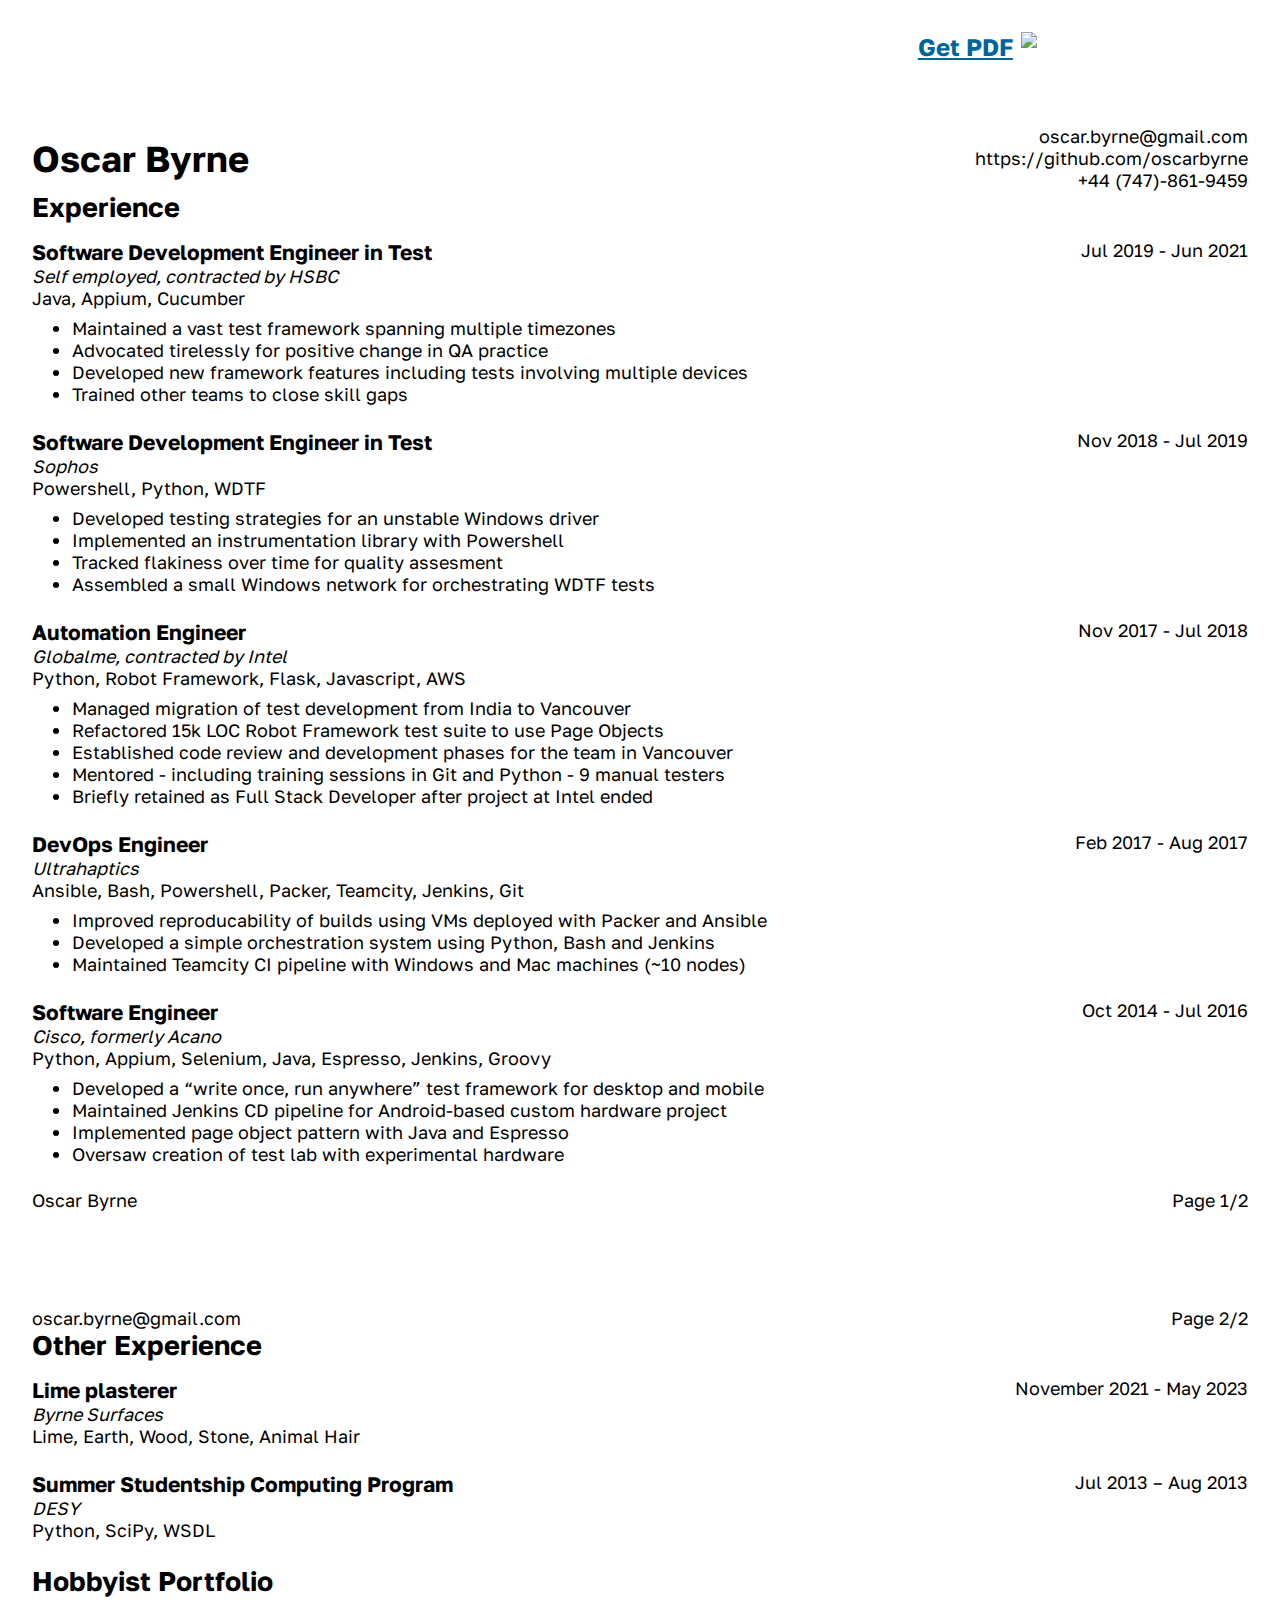
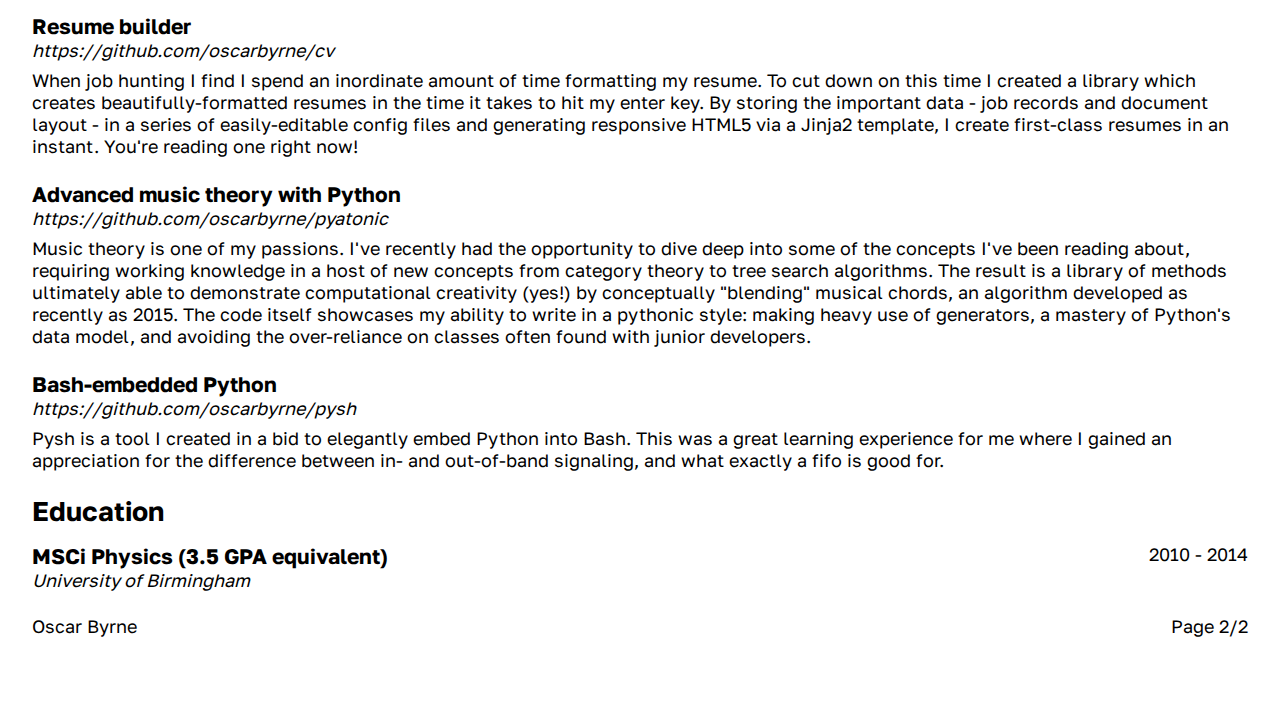
==== commit d3ac8b63: "Typo" ====
--- a/index.html
+++ b/index.html
@@ -176,7 +176,7 @@
           </header>
           <main>
             <ul>
-              <li>Improved reproducability of builds using VMS deployed with Packer and Ansible</li>
+              <li>Improved reproducability of builds using VMs deployed with Packer and Ansible</li>
               <li>Developed a simple orchestration system using Python, Bash and Jenkins</li>
               <li>Maintained Teamcity CI pipeline with Windows and Mac machines (~10 nodes)</li>
             </ul>
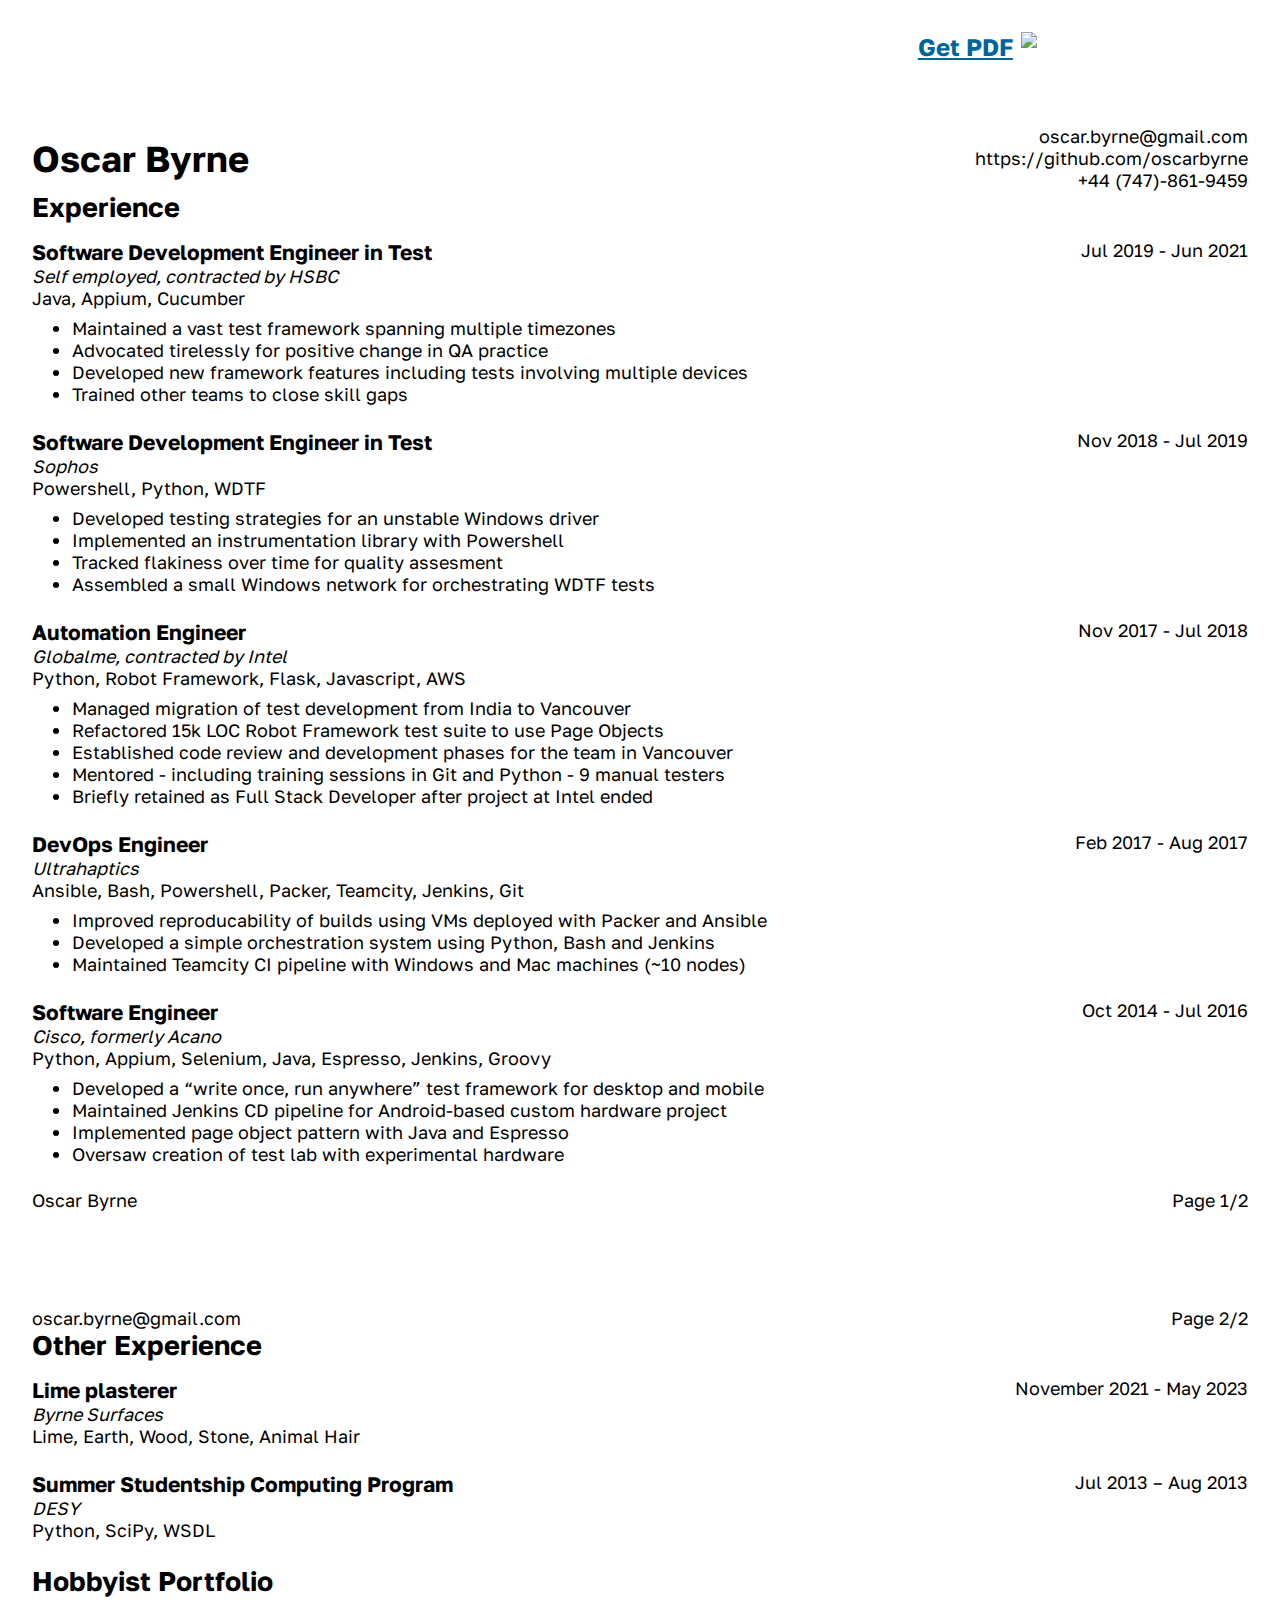
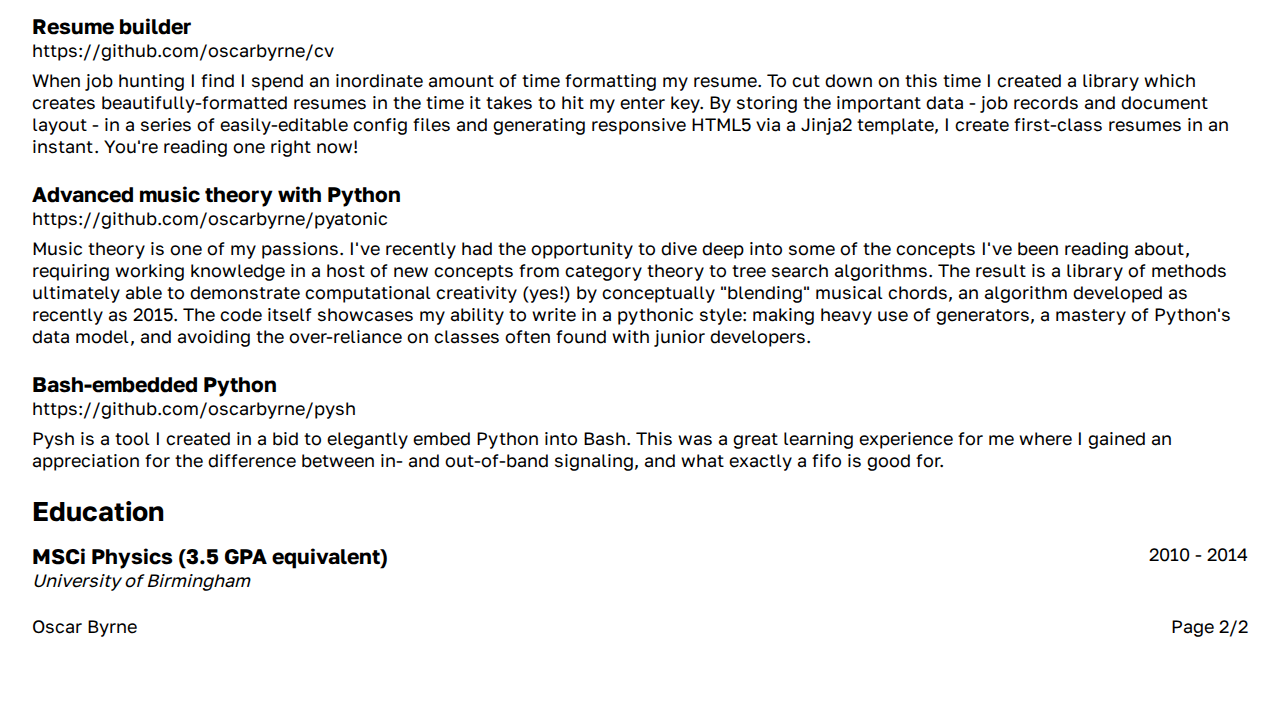
==== commit 64373e2d: "Make links clickable" ====
--- a/index.html
+++ b/index.html
@@ -73,6 +73,10 @@
         font-style: italic;
         font-weight: normal;
       }
+      a {
+        color: black;
+        text-decoration: none;
+      }
       .sheet > header {
         align-items: center;
       }
@@ -100,9 +104,9 @@
         <h1>Oscar Byrne</h1>
         <contact>
           <ul>
-            <li>oscar.byrne@gmail.com</li>
-            <li>https://github.com/oscarbyrne</li>
-            <li>+44 (747)-861-9459</li>
+            <li><a href="mailto:oscar.byrne@gmail.com">oscar.byrne@gmail.com</a></li>
+            <li><a href="https://github.com/oscarbyrne">https://github.com/oscarbyrne</a></li>
+            <li><a href="tel:+44 (747)-861-9459">+44 (747)-861-9459</a></li>
           </ul>
         </contact>
       </header>
@@ -115,7 +119,7 @@
             <div>
               <h3>Software Development Engineer in Test</h3>
               <h4>Self employed, contracted by HSBC</h4>
-              Java, Appium, Cucumber
+              <div>Java, Appium, Cucumber</div>
             </div>
             <time>Jul 2019 - Jun 2021</time>
           </header>
@@ -133,7 +137,7 @@
             <div>
               <h3>Software Development Engineer in Test</h3>
               <h4>Sophos</h4>
-              Powershell, Python, WDTF
+              <div>Powershell, Python, WDTF</div>
             </div>
             <time>Nov 2018 - Jul 2019</time>
           </header>
@@ -151,7 +155,7 @@
             <div>
               <h3>Automation Engineer</h3>
               <h4>Globalme, contracted by Intel</h4>
-              Python, Robot Framework, Flask, Javascript, AWS
+              <div>Python, Robot Framework, Flask, Javascript, AWS</div>
             </div>
             <time>Nov 2017 - Jul 2018</time>
           </header>
@@ -170,7 +174,7 @@
             <div>
               <h3>DevOps Engineer</h3>
               <h4>Ultrahaptics</h4>
-              Ansible, Bash, Powershell, Packer, Teamcity, Jenkins, Git
+              <div>Ansible, Bash, Powershell, Packer, Teamcity, Jenkins, Git</div>
             </div>
             <time>Feb 2017 - Aug 2017</time>
           </header>
@@ -187,7 +191,7 @@
             <div>
               <h3>Software Engineer</h3>
               <h4>Cisco, formerly Acano</h4>
-              Python, Appium, Selenium, Java, Espresso, Jenkins, Groovy
+              <div>Python, Appium, Selenium, Java, Espresso, Jenkins, Groovy</div>
             </div>
             <time>Oct 2014 - Jul 2016</time>
           </header>
@@ -220,7 +224,7 @@
             <div>
               <h3>Lime plasterer</h3>
               <h4>Byrne Surfaces</h4>
-              Lime, Earth, Wood, Stone, Animal Hair
+              <div>Lime, Earth, Wood, Stone, Animal Hair</div>
             </div>
             <time>November 2021 - May 2023</time>
           </header>
@@ -230,7 +234,7 @@
             <div>
               <h3>Summer Studentship Computing Program</h3>
               <h4>DESY</h4>
-              Python, SciPy, WSDL
+              <div>Python, SciPy, WSDL</div>
             </div>
             <time>Jul 2013 – Aug 2013</time>
           </header>
@@ -244,7 +248,7 @@
           <header>
             <div>
               <h3>Resume builder</h3>
-              <h4>https://github.com/oscarbyrne/cv</h4>
+              <div><a href="https://github.com/oscarbyrne/cv">https://github.com/oscarbyrne/cv</a></div>
             </div>
           </header>
           <main>
@@ -255,7 +259,7 @@
           <header>
             <div>
               <h3>Advanced music theory with Python</h3>
-              <h4>https://github.com/oscarbyrne/pyatonic</h4>
+              <div><a href="https://github.com/oscarbyrne/pyatonic">https://github.com/oscarbyrne/pyatonic</a></div>
             </div>
           </header>
           <main>
@@ -266,7 +270,7 @@
           <header>
             <div>
               <h3>Bash-embedded Python</h3>
-              <h4>https://github.com/oscarbyrne/pysh</h4>
+              <div><a href="https://github.com/oscarbyrne/pysh">https://github.com/oscarbyrne/pysh</a></div>
             </div>
           </header>
           <main>
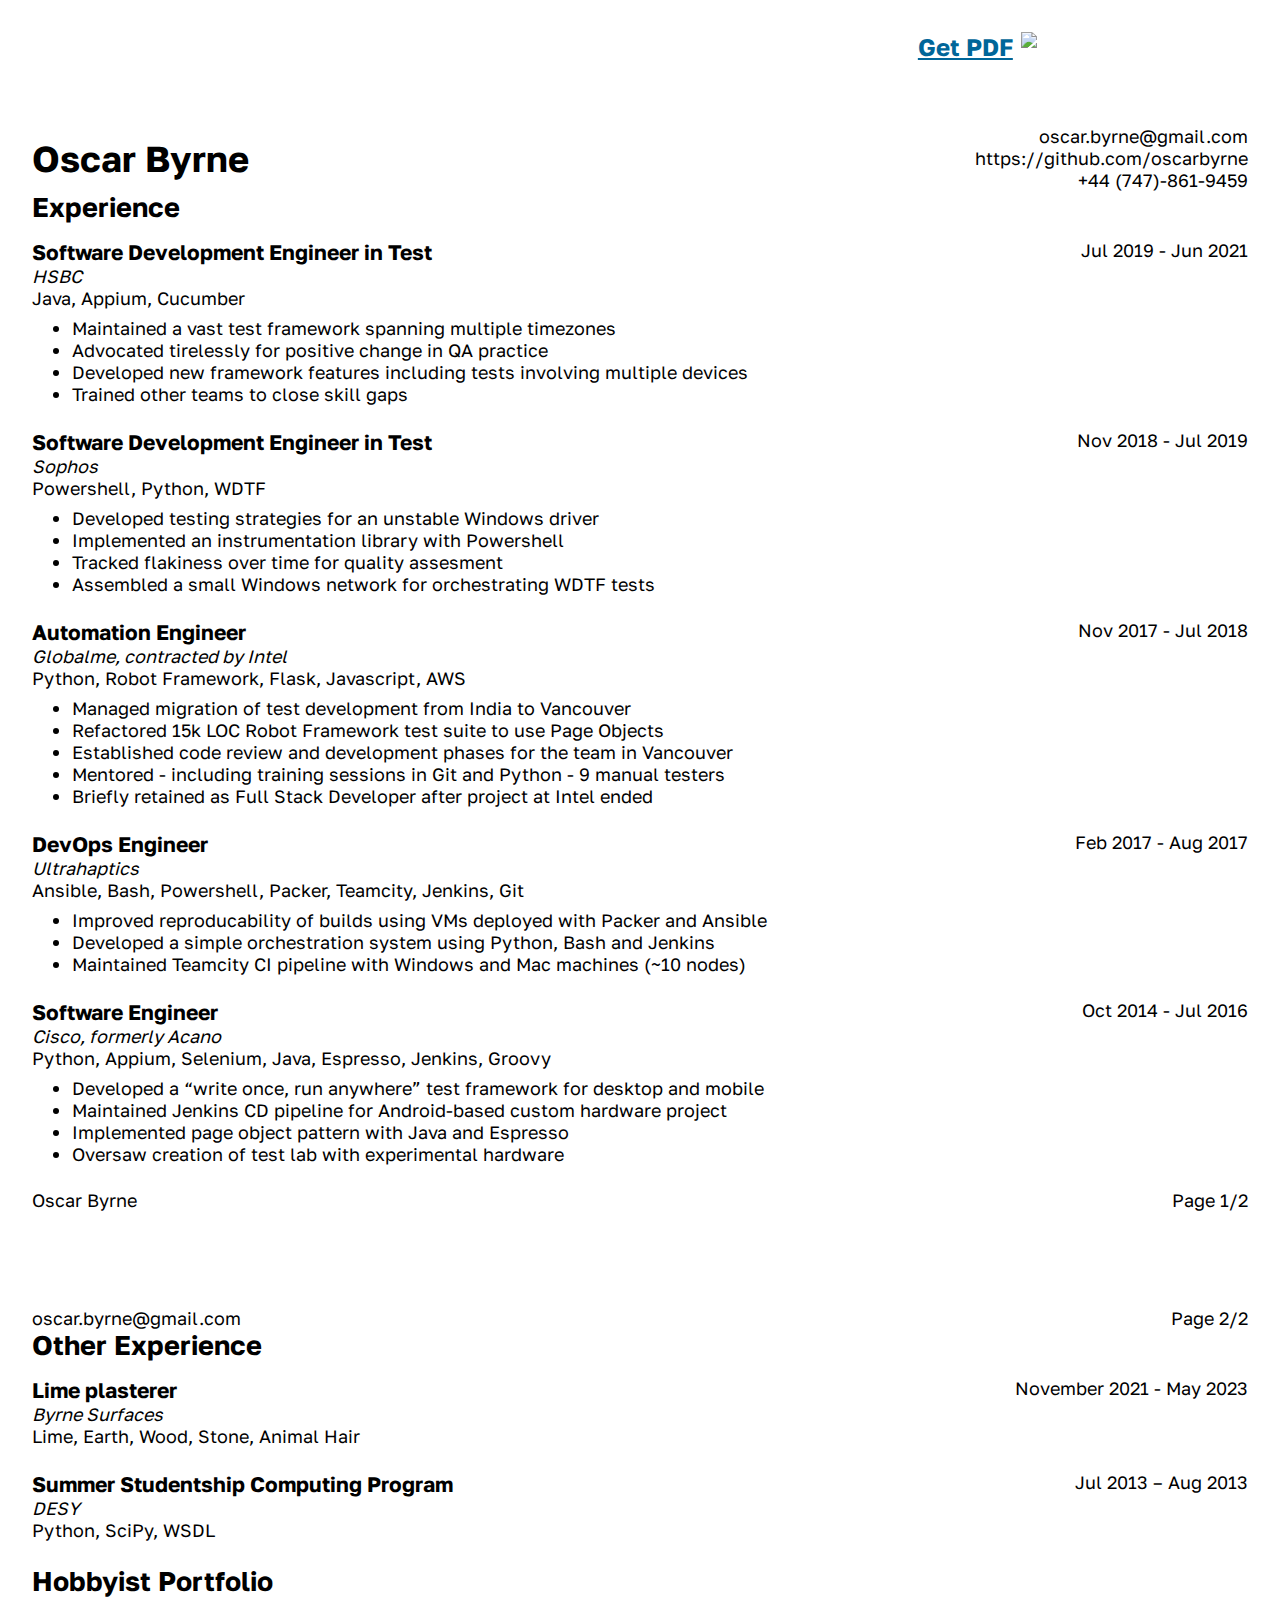
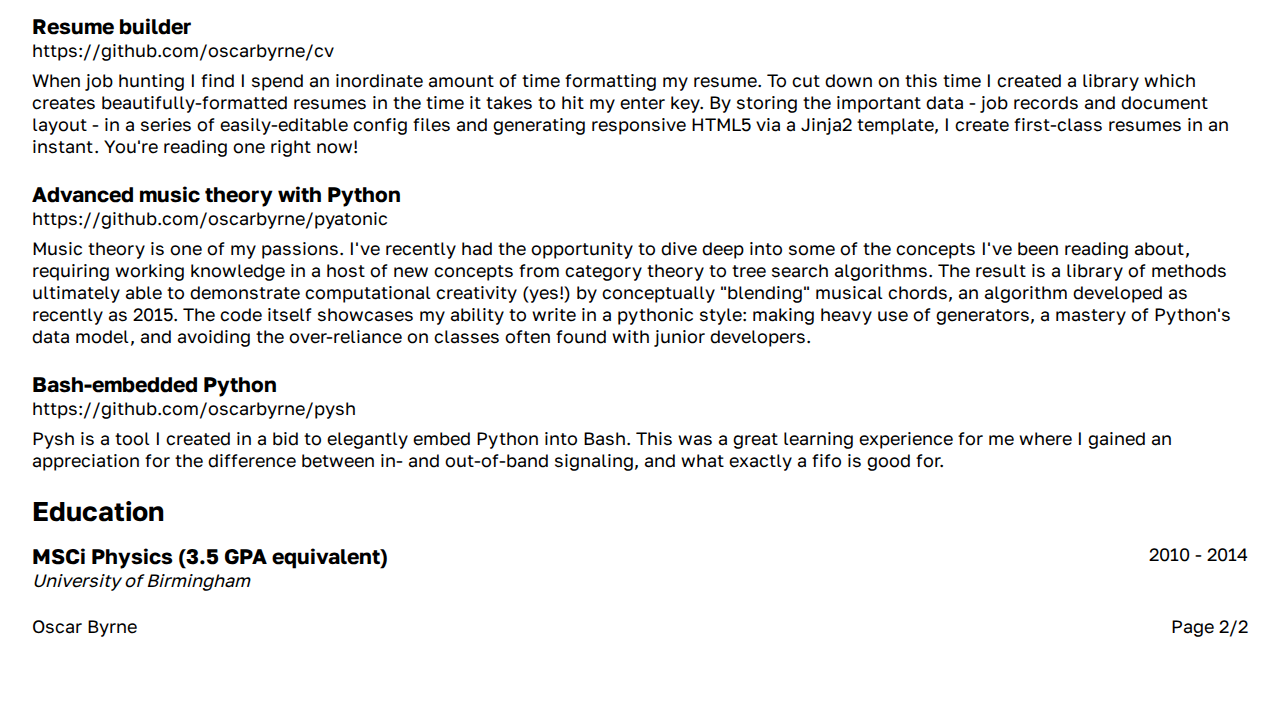
==== commit 98940294: "Simplify HSBC record" ====
--- a/index.html
+++ b/index.html
@@ -118,7 +118,7 @@
           <header>
             <div>
               <h3>Software Development Engineer in Test</h3>
-              <h4>Self employed, contracted by HSBC</h4>
+              <h4>HSBC</h4>
               <div>Java, Appium, Cucumber</div>
             </div>
             <time>Jul 2019 - Jun 2021</time>
